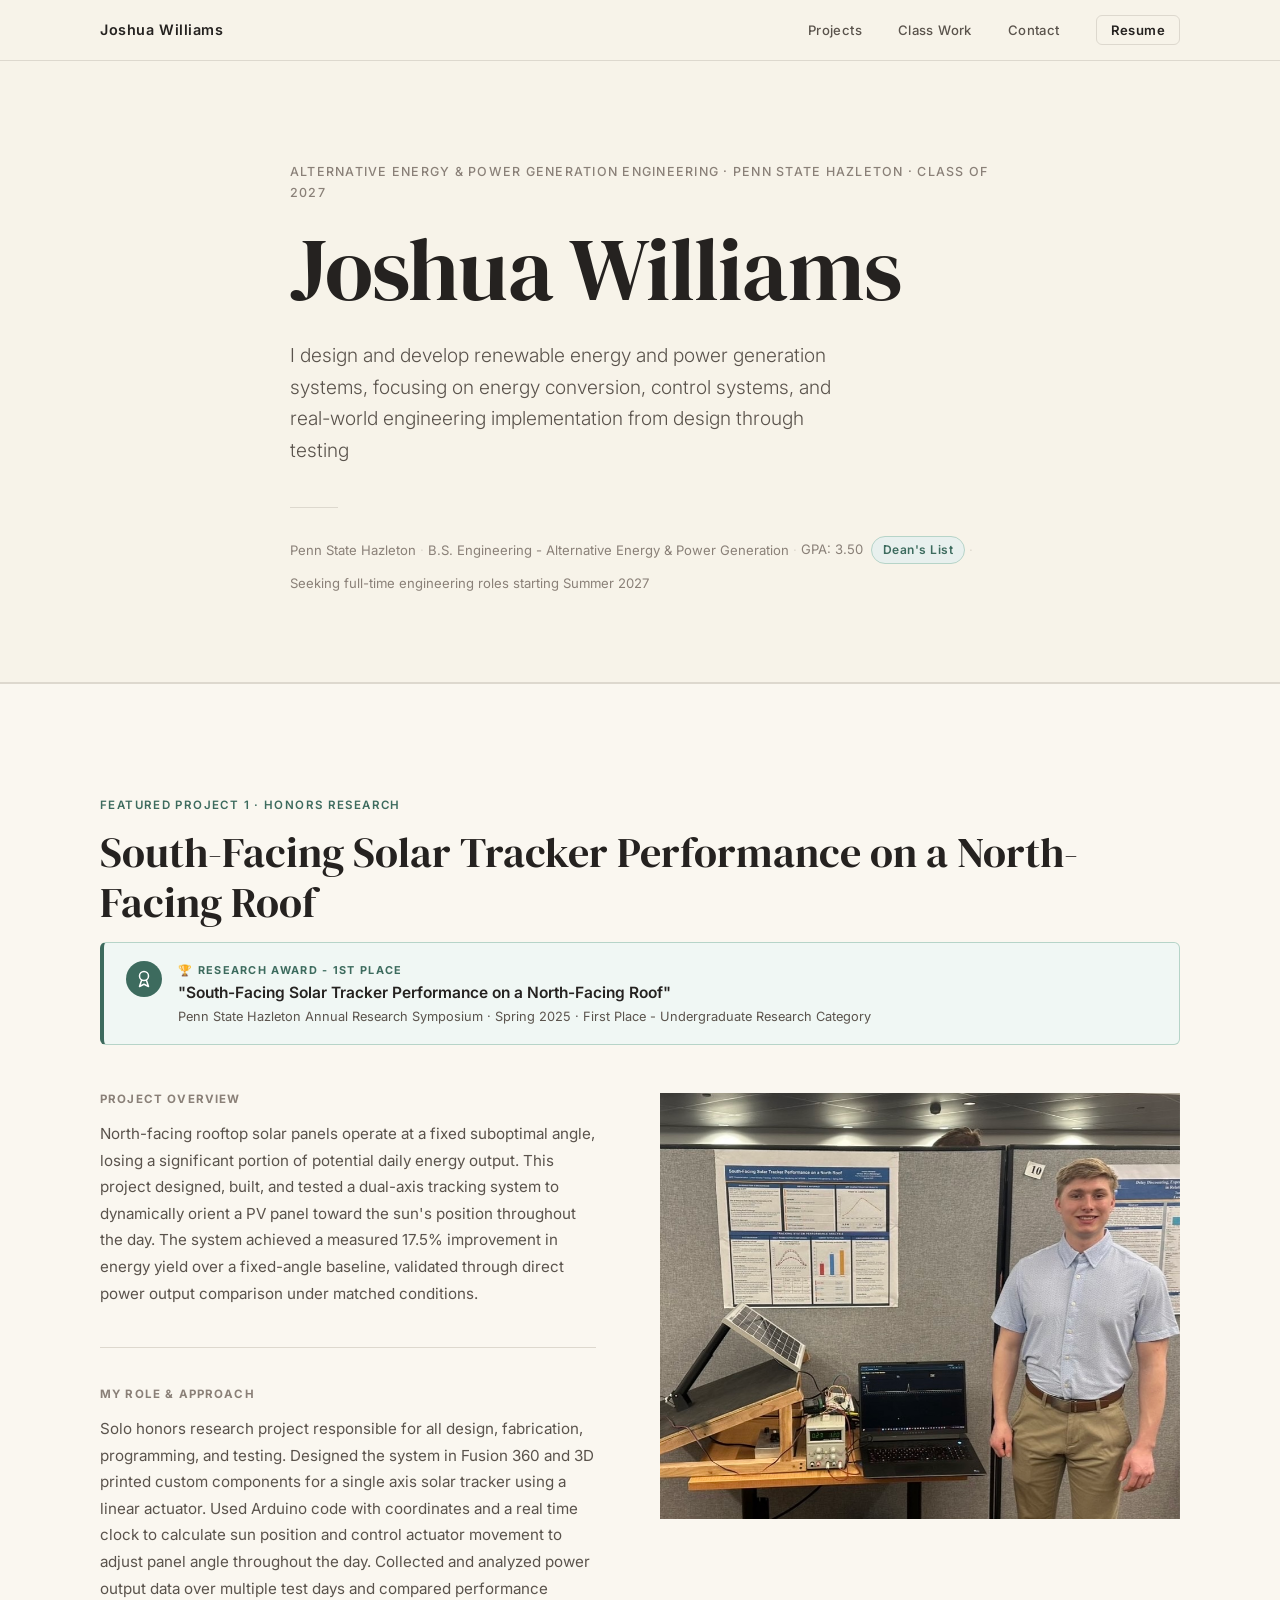
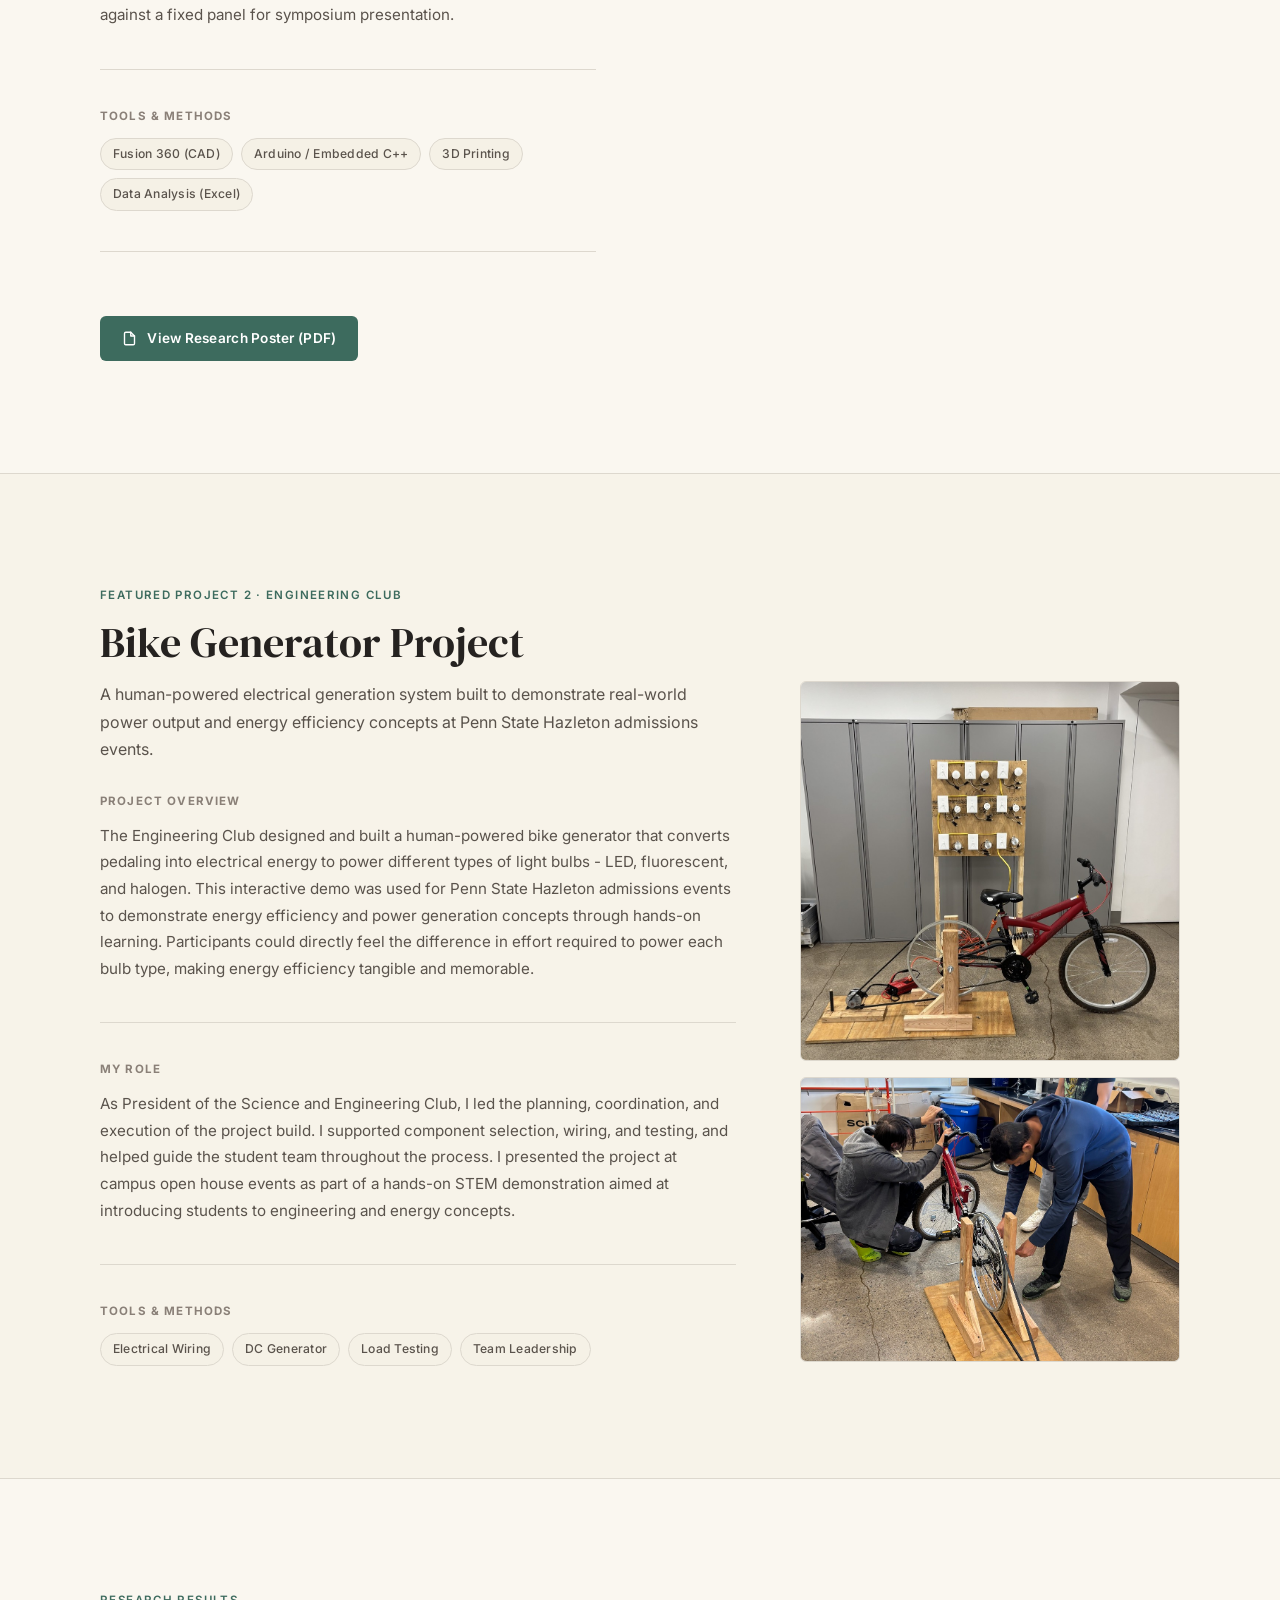
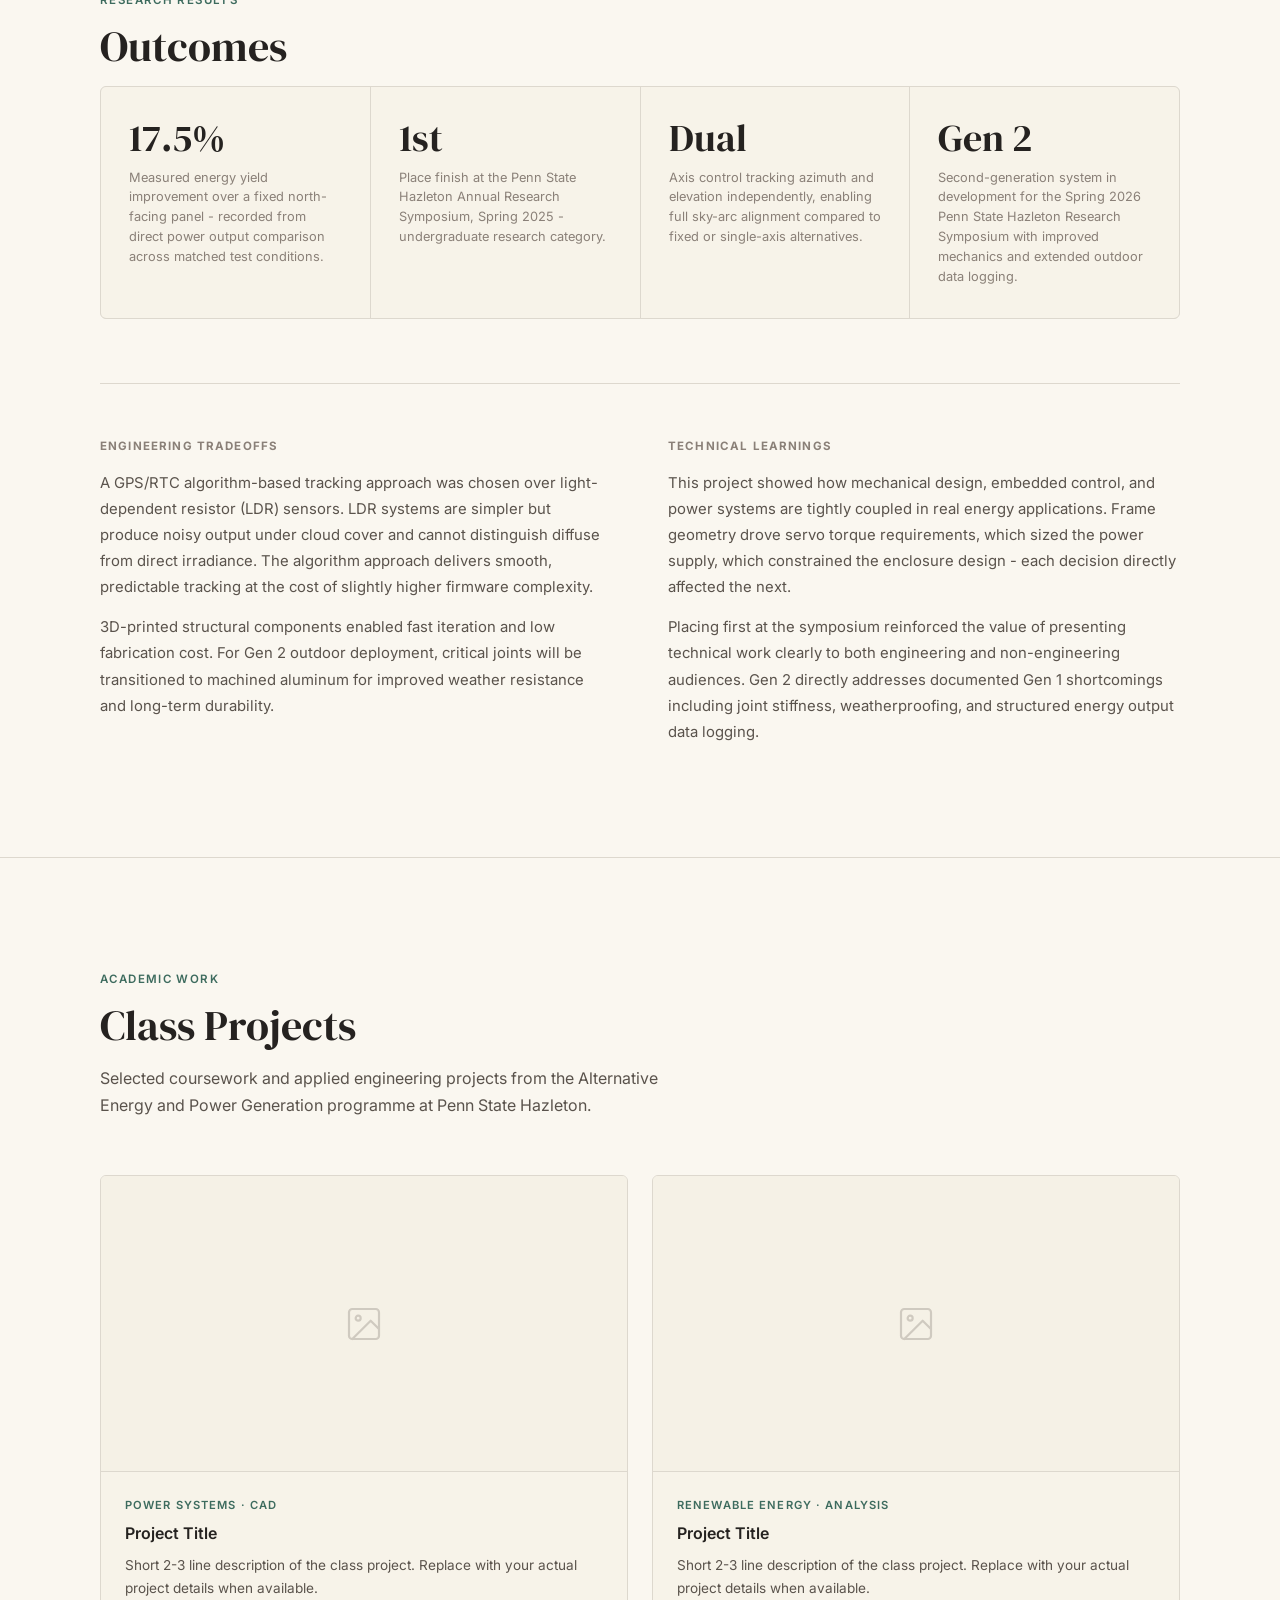
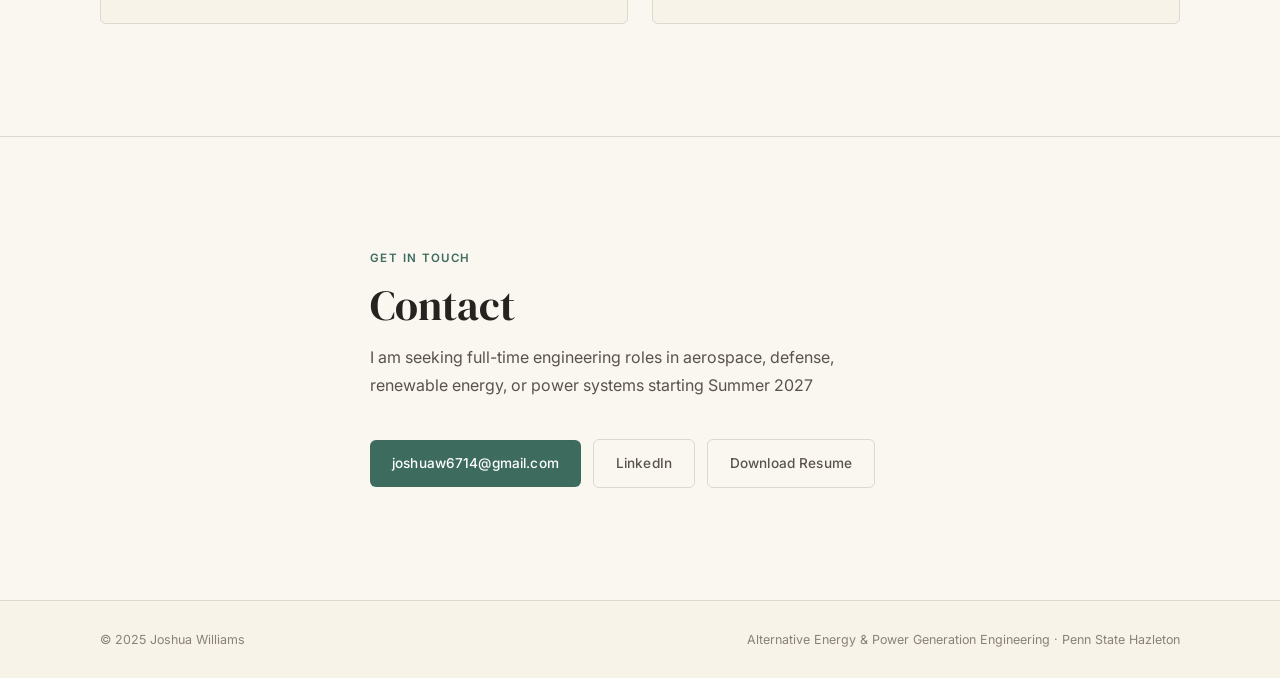
==== index.html @ 3c234ebe "Update index.html" ====
<!DOCTYPE html>
<html lang="en">
<head>
  <meta charset="UTF-8" />
  <meta name="viewport" content="width=device-width, initial-scale=1.0" />
  <title>Joshua Williams - Alternative Energy & Power Generation Portfolio</title>
  <link rel="stylesheet" href="style.css" />
  <link rel="preconnect" href="https://fonts.googleapis.com" />
  <link rel="preconnect" href="https://fonts.gstatic.com" crossorigin />
  <link href="https://fonts.googleapis.com/css2?family=Inter:wght@300;400;500;600;700&family=DM+Serif+Display:ital@0;1&display=swap" rel="stylesheet" />

  <style>
    .award-banner {
      display: flex;
      align-items: flex-start;
      gap: 16px;
      background: #f0f7f4;
      border: 1px solid #b6d4c8;
      border-left: 4px solid #3d6b5e;
      border-radius: 6px;
      padding: 18px 22px;
      margin-bottom: 48px;
    }
    .award-icon {
      flex-shrink: 0;
      width: 36px;
      height: 36px;
      background: #3d6b5e;
      border-radius: 50%;
      display: flex;
      align-items: center;
      justify-content: center;
    }
    .award-icon svg { display: block; }
    .award-label {
      font-size: 0.68rem;
      font-weight: 700;
      letter-spacing: 0.12em;
      text-transform: uppercase;
      color: #3d6b5e;
      margin-bottom: 4px;
    }
    .award-title {
      font-size: 0.97rem;
      font-weight: 600;
      color: #252220;
      margin-bottom: 3px;
      line-height: 1.35;
    }
    .award-meta {
      font-size: 0.8rem;
      color: #5a534c;
      line-height: 1.5;
    }
    .hero-gpa {
      display: inline-block;
      font-size: 0.75rem;
      font-weight: 600;
      color: #3d6b5e;
      background: #e8f0ee;
      border: 1px solid #b6d4c8;
      border-radius: 100px;
      padding: 3px 11px;
      letter-spacing: 0.04em;
      margin-left: 4px;
      vertical-align: middle;
    }
    .poster-btn {
      display: inline-block;
      margin-top: 24px;
      padding: 11px 22px;
      background: #3d6b5e;
      color: #fff;
      font-size: 0.85rem;
      font-weight: 600;
      border-radius: 6px;
      letter-spacing: 0.02em;
      transition: opacity 0.2s;
      text-decoration: none;
    }
    .poster-btn:hover { opacity: 0.82; }
    .poster-btn svg {
      display: inline-block;
      vertical-align: middle;
      margin-right: 7px;
      margin-top: -2px;
    }
    .project2-section {
      border-top: 1px solid #ddd8ce;
      padding-block: 112px;
    }
    .project2-grid {
      display: grid;
      grid-template-columns: 1fr 380px;
      gap: 64px;
      align-items: start;
    }
    @media (max-width: 940px) {
      .project2-grid { grid-template-columns: 1fr; gap: 40px; }
    }
    .class-projects-section {
      border-top: 1px solid #ddd8ce;
      padding-block: 112px;
      background: #faf7f0;
    }
    .class-card-grid {
      display: grid;
      grid-template-columns: repeat(2, 1fr);
      gap: 24px;
    }
    @media (max-width: 640px) {
      .class-card-grid { grid-template-columns: 1fr; }
    }
    .class-card {
      border: 1px solid #ddd8ce;
      border-radius: 6px;
      overflow: hidden;
      background: #f7f3e9;
      transition: box-shadow 0.2s, transform 0.2s;
    }
    .class-card:hover {
      box-shadow: 0 4px 20px rgba(0,0,0,0.07);
      transform: translateY(-2px);
    }
    .class-card-img {
      width: 100%;
      aspect-ratio: 16/9;
      background: #f5f1e6;
      border-bottom: 1px solid #ddd8ce;
      display: flex;
      align-items: center;
      justify-content: center;
    }
    .class-card-img svg { opacity: 0.35; }
    .class-card-body { padding: 24px; }
    .class-card-tag {
      font-size: 0.7rem;
      font-weight: 600;
      letter-spacing: 0.1em;
      text-transform: uppercase;
      color: #3d6b5e;
      margin-bottom: 8px;
    }
    .class-card-body h3 {
      font-size: 1rem;
      font-weight: 600;
      color: #252220;
      margin-bottom: 10px;
      line-height: 1.3;
    }
    .class-card-body p {
      font-size: 0.85rem;
      color: #5a534c;
      line-height: 1.65;
    }

    /* Bike project images */
    .bike-images {
      display: flex;
      flex-direction: column;
      gap: 16px;
      align-self: start;
      position: sticky;
      top: 80px;
    }
    .bike-img-square {
      width: 100%;
      aspect-ratio: 1/1;
      overflow: hidden;
      border-radius: 6px;
      border: 1px solid #ddd8ce;
    }
    .bike-img-rect {
      width: 100%;
      aspect-ratio: 4/3;
      overflow: hidden;
      border-radius: 6px;
      border: 1px solid #ddd8ce;
    }
    .bike-img-square img,
    .bike-img-rect img {
      width: 100%;
      height: 100%;
      object-fit: cover;
      display: block;
    }
  </style>
</head>
<body>

  <!-- NAV -->
  <nav class="nav">
    <div class="nav-inner container">
      <span class="nav-logo">Joshua Williams</span>
      <ul class="nav-links">
        <li><a href="#featured">Projects</a></li>
        <li><a href="#class-projects">Class Work</a></li>
        <li><a href="#contact">Contact</a></li>
        <li><a href="Joshua_Williams_Resume.pdf" class="nav-resume" target="_blank" download>Resume</a></li>
      </ul>
      <button class="nav-toggle" aria-label="Toggle menu">&#9776;</button>
    </div>
  </nav>

  <!-- HERO -->
  <section class="hero">
    <div class="container hero-inner">
      <div class="hero-eyebrow">
        Alternative Energy &amp; Power Generation Engineering · Penn State Hazleton · Class of 2027
      </div>
      <h1 class="hero-name">Joshua Williams</h1>
      <p class="hero-tagline">
        I design and develop renewable energy and power generation systems, focusing on energy conversion, control systems, and real-world engineering implementation from design through testing
      </p>
      <div class="hero-divider"></div>
      <div class="hero-meta">
        <span>Penn State Hazleton</span>
        <span class="dot">·</span>
        <span>B.S. Engineering - Alternative Energy &amp; Power Generation</span>
        <span class="dot">·</span>
        <span>GPA: 3.50 <span class="hero-gpa">Dean's List</span></span>
        <span class="dot">·</span>
        <span>Seeking full-time engineering roles starting Summer 2027</span>
      </div>
    </div>
  </section>

  <!-- FEATURED PROJECT 1 -->
  <section class="section featured" id="featured">
    <div class="container">

      <div class="section-label">Featured Project 1 · Honors Research</div>
      <h2 class="section-title">South-Facing Solar Tracker Performance on a North-Facing Roof</h2>

      <!-- AWARD BANNER -->
      <div class="award-banner">
        <div class="award-icon">
          <svg width="18" height="18" viewBox="0 0 24 24" fill="none"
            stroke="#ffffff" stroke-width="2" stroke-linecap="round" stroke-linejoin="round">
            <circle cx="12" cy="8" r="6"/>
            <path d="M8.56 14.32L6 22l6-3 6 3-2.56-7.68"/>
          </svg>
        </div>
        <div class="award-content">
          <div class="award-label">🏆 Research Award - 1st Place</div>
          <div class="award-title">"South-Facing Solar Tracker Performance on a North-Facing Roof"</div>
          <div class="award-meta">
            Penn State Hazleton Annual Research Symposium · Spring 2025 · First Place - Undergraduate Research Category
          </div>
        </div>
      </div>

      <div class="featured-grid">

        <!-- LEFT -->
        <div class="featured-text">
          <div class="case-block">
            <h3 class="case-heading">Project Overview</h3>
            <p>
              North-facing rooftop solar panels operate at a fixed suboptimal angle, losing
              a significant portion of potential daily energy output. This project designed,
              built, and tested a dual-axis tracking system to dynamically orient a PV panel
              toward the sun's position throughout the day. The system achieved a measured
              17.5% improvement in energy yield over a fixed-angle baseline, validated
              through direct power output comparison under matched conditions.
            </p>
          </div>

          <div class="case-block">
            <h3 class="case-heading">My Role &amp; Approach</h3>
            <p>
              Solo honors research project responsible for all design, fabrication, programming, and testing.
              Designed the system in Fusion 360 and 3D printed custom components for a single axis solar tracker using a linear actuator.
              Used Arduino code with coordinates and a real time clock to calculate sun position and control actuator movement to adjust panel angle throughout the day.
              Collected and analyzed power output data over multiple test days and compared performance against a fixed panel for symposium presentation.
            </p>
          </div>

          <div class="case-block">
            <h3 class="case-heading">Tools &amp; Methods</h3>
            <div class="tool-chips">
              <span class="chip">Fusion 360 (CAD)</span>
              <span class="chip">Arduino / Embedded C++</span>
              <span class="chip">3D Printing</span>
              <span class="chip">Data Analysis (Excel)</span>
            </div>
          </div>

          <a href="assets/Solar_Poster_2026.pdf" target="_blank" class="poster-btn">
            <svg width="15" height="15" viewBox="0 0 24 24" fill="none"
              stroke="#fff" stroke-width="2.2" stroke-linecap="round" stroke-linejoin="round">
              <path d="M14 2H6a2 2 0 0 0-2 2v16a2 2 0 0 0 2 2h12a2 2 0 0 0 2-2V8z"/>
              <polyline points="14 2 14 8 20 8"/>
            </svg>
            View Research Poster (PDF)
          </a>
        </div>

        <!-- RIGHT: Image sticky -->
        <div class="featured-visuals" 
          <div class="img-container">
            <img src="images/Winning_research.jpg" alt="Presenting winning research project at Penn State Hazleton Research Symposium">
          </div>
        </div>

      </div>
    </div>
  </section>

  <!-- FEATURED PROJECT 2 -->
  <section class="project2-section" id="project2">
    <div class="container">

      <div class="section-label">Featured Project 2 · Engineering Club</div>
      <h2 class="section-title">Bike Generator Project</h2>
     <div class="project2-grid">
  <!-- LEFT -->
  <div class="featured-text">
    <p style="font-size: 1rem; color: #5a534c; line-height: 1.7; margin-bottom: 32px;">
      A human-powered electrical generation system built to demonstrate real-world
      power output and energy efficiency concepts at Penn State Hazleton admissions events.
    </p>
    <div class="case-block">
            <h3 class="case-heading">Project Overview</h3>
            <p>
              The Engineering Club designed and built a human-powered bike generator that
              converts pedaling into electrical energy to power different types of light bulbs
              - LED, fluorescent, and halogen. This interactive demo was used for Penn State
              Hazleton admissions events to demonstrate energy efficiency and power generation
              concepts through hands-on learning. Participants could directly feel the
              difference in effort required to power each bulb type, making energy efficiency
              tangible and memorable.
            </p>
          </div>

          <div class="case-block">
            <h3 class="case-heading">My Role</h3>
            <p>
              As President of the Science and Engineering Club, I led the planning, coordination, and execution of the project build.
              I supported component selection, wiring, and testing, and helped guide the student team throughout the process.
              I presented the project at campus open house events as part of a hands-on STEM demonstration aimed at introducing students to engineering and energy concepts.
            </p>
          </div>

          <div class="case-block">
            <h3 class="case-heading">Tools &amp; Methods</h3>
            <div class="tool-chips">
              <span class="chip">Electrical Wiring</span>
              <span class="chip">DC Generator</span>
              <span class="chip">Load Testing</span>
              <span class="chip">Team Leadership</span>
            </div>
          </div>
        </div>

        <!-- RIGHT: Bike Images -->
        <div class="bike-images">
          <div class="bike-img-square">
            <img src="images/Bike_Only.jpeg" alt="Bike generator build">
          </div>
          <div class="bike-img-rect">
            <img src="images/Bike_Group.jpeg" alt="Group presenting bike generator at open house">
          </div>
        </div>

      </div>
    </div>
  </section>

  <!-- RESULTS -->
  <section class="section results" id="results">
    <div class="container">
      <div class="section-label">Research Results</div>
      <h2 class="section-title">Outcomes</h2>

      <div class="results-stats">
        <div class="stat-block">
          <div class="stat-num">17.5%</div>
          <div class="stat-desc">Measured energy yield improvement over a fixed north-facing panel - recorded from direct power output comparison across matched test conditions.</div>
        </div>
        <div class="stat-block">
          <div class="stat-num">1st</div>
          <div class="stat-desc">Place finish at the Penn State Hazleton Annual Research Symposium, Spring 2025 - undergraduate research category.</div>
        </div>
        <div class="stat-block">
          <div class="stat-num">Dual</div>
          <div class="stat-desc">Axis control tracking azimuth and elevation independently, enabling full sky-arc alignment compared to fixed or single-axis alternatives.</div>
        </div>
        <div class="stat-block">
          <div class="stat-num">Gen 2</div>
          <div class="stat-desc">Second-generation system in development for the Spring 2026 Penn State Hazleton Research Symposium with improved mechanics and extended outdoor data logging.</div>
        </div>
      </div>

      <div class="results-body">
        <div class="results-col">
          <h3>Engineering Tradeoffs</h3>
          <p>
            A GPS/RTC algorithm-based tracking approach was chosen over light-dependent
            resistor (LDR) sensors. LDR systems are simpler but produce noisy output
            under cloud cover and cannot distinguish diffuse from direct irradiance.
            The algorithm approach delivers smooth, predictable tracking at the cost
            of slightly higher firmware complexity.
          </p>
          <p>
            3D-printed structural components enabled fast iteration and low fabrication
            cost. For Gen 2 outdoor deployment, critical joints will be transitioned
            to machined aluminum for improved weather resistance and long-term durability.
          </p>
        </div>
        <div class="results-col">
          <h3>Technical Learnings</h3>
          <p>
            This project showed how mechanical design, embedded control, and power
            systems are tightly coupled in real energy applications. Frame geometry
            drove servo torque requirements, which sized the power supply, which
            constrained the enclosure design - each decision directly affected the next.
          </p>
          <p>
            Placing first at the symposium reinforced the value of presenting technical
            work clearly to both engineering and non-engineering audiences. Gen 2
            directly addresses documented Gen 1 shortcomings including joint stiffness,
            weatherproofing, and structured energy output data logging.
          </p>
        </div>
      </div>
    </div>
  </section>

  <!-- CLASS PROJECTS -->
  <section class="class-projects-section" id="class-projects">
    <div class="container">
      <div class="section-label">Academic Work</div>
      <h2 class="section-title">Class Projects</h2>
      <p class="section-subtitle">
        Selected coursework and applied engineering projects from the Alternative
        Energy and Power Generation programme at Penn State Hazleton.
      </p>

      <div class="class-card-grid">
        <div class="class-card">
          <div class="class-card-img">
            <svg width="40" height="40" viewBox="0 0 24 24" fill="none"
              stroke="#8a8078" stroke-width="1.3" stroke-linecap="round" stroke-linejoin="round">
              <rect x="3" y="3" width="18" height="18" rx="2"/>
              <circle cx="8.5" cy="8.5" r="1.5"/>
              <polyline points="21 15 16 10 5 21"/>
            </svg>
          </div>
          <div class="class-card-body">
            <div class="class-card-tag">Power Systems · CAD</div>
            <h3>Project Title</h3>
            <p>Short 2-3 line description of the class project. Replace with your actual project details when available.</p>
          </div>
        </div>

        <div class="class-card">
          <div class="class-card-img">
            <svg width="40" height="40" viewBox="0 0 24 24" fill="none"
              stroke="#8a8078" stroke-width="1.3" stroke-linecap="round" stroke-linejoin="round">
              <rect x="3" y="3" width="18" height="18" rx="2"/>
              <circle cx="8.5" cy="8.5" r="1.5"/>
              <polyline points="21 15 16 10 5 21"/>
            </svg>
          </div>
          <div class="class-card-body">
            <div class="class-card-tag">Renewable Energy · Analysis</div>
            <h3>Project Title</h3>
            <p>Short 2-3 line description of the class project. Replace with your actual project details when available.</p>
          </div>
        </div>
      </div>
    </div>
  </section>

  <!-- CONTACT -->
  <section class="section contact" id="contact">
    <div class="container contact-inner">
      <div class="section-label">Get in Touch</div>
      <h2 class="section-title">Contact</h2>
      <p class="contact-text">
        I am seeking full-time engineering roles in aerospace, defense, renewable energy, or power systems starting Summer 2027
      </p>
      <div class="contact-links">
        <a href="mailto:joshuaw6714@gmail.com" class="contact-btn primary">joshuaw6714@gmail.com</a>
        <a href="https://www.linkedin.com/in/joshua-wlliams-288418291/" target="_blank" class="contact-btn secondary">LinkedIn</a>
        <a href="Joshua_Williams_Resume.pdf" target="_blank" download class="contact-btn secondary">Download Resume</a>
      </div>
    </div>
  </section>

  <!-- FOOTER -->
  <footer class="footer">
    <div class="container footer-inner">
      <span>© 2025 Joshua Williams</span>
      <span>Alternative Energy &amp; Power Generation Engineering · Penn State Hazleton</span>
    </div>
  </footer>

  <script>
    const toggle = document.querySelector('.nav-toggle');
    const links  = document.querySelector('.nav-links');
    toggle.addEventListener('click', () => links.classList.toggle('open'));
    document.querySelectorAll('.nav-links a').forEach(a =>
      a.addEventListener('click', () => links.classList.remove('open'))
    );
  </script>
</body>
</html>
---- style.css ----
/* ─── RESET & BASE ─────────────────────────────────────────────────────────── */
*, *::before, *::after {
  box-sizing: border-box;
  margin: 0;
  padding: 0;
}

:root {
  --bg:        #f7f3e9;
  --bg-alt:    #faf7f0;
  --bg-card:   #f5f1e6;
  --text:      #252220;
  --text-mid:  #5a534c;
  --text-soft: #8a8078;
  --accent:    #3d6b5e;
  --accent-lt: #e8f0ee;
  --border:    #ddd8ce;
  --sans:      'Inter', system-ui, sans-serif;
  --serif:     'DM Serif Display', Georgia, serif;
  --radius:    6px;
  --max-w:     1160px;
  --section-gap: 112px;
}

html { scroll-behavior: smooth; }

body {
  background: var(--bg);
  color: var(--text);
  font-family: var(--sans);
  font-size: 16px;
  line-height: 1.7;
  -webkit-font-smoothing: antialiased;
}

/* ─── CONTAINER ─────────────────────────────────────────────────────────────── */
.container {
  max-width: var(--max-w);
  margin-inline: auto;
  padding-inline: 40px;
}

@media (max-width: 640px) {
  .container { padding-inline: 20px; }
}

/* ─── TYPOGRAPHY ────────────────────────────────────────────────────────────── */
h1, h2, h3 { line-height: 1.2; }

p { color: var(--text-mid); }

a { color: inherit; text-decoration: none; }

ul { list-style: none; }

/* ─── NAV ───────────────────────────────────────────────────────────────────── */
.nav {
  position: sticky;
  top: 0;
  z-index: 100;
  background: var(--bg);
  border-bottom: 1px solid var(--border);
}

.nav-inner {
  display: flex;
  align-items: center;
  justify-content: space-between;
  height: 60px;
}

.nav-logo {
  font-size: 0.9rem;
  font-weight: 600;
  letter-spacing: 0.04em;
  color: var(--text);
}

.nav-links {
  display: flex;
  gap: 36px;
  list-style: none;
  align-items: center;
}

.nav-links a {
  font-size: 0.82rem;
  font-weight: 500;
  color: var(--text-mid);
  letter-spacing: 0.03em;
  transition: color 0.2s;
}

.nav-links a:hover { color: var(--text); }

.nav-resume {
  border: 1px solid var(--border);
  padding: 6px 14px;
  border-radius: var(--radius);
  font-weight: 600 !important;
  color: var(--text) !important;
  transition: background 0.2s, border-color 0.2s !important;
}

.nav-resume:hover {
  background: var(--bg-card);
  border-color: var(--text-soft);
}

.nav-toggle {
  display: none;
  background: none;
  border: none;
  font-size: 1.3rem;
  cursor: pointer;
  color: var(--text);
}

@media (max-width: 720px) {
  .nav-toggle { display: block; }

  .nav-links {
    display: none;
    flex-direction: column;
    gap: 0;
    position: absolute;
    top: 60px;
    left: 0;
    right: 0;
    background: var(--bg);
    border-bottom: 1px solid var(--border);
    padding: 12px 20px 20px;
  }

  .nav-links.open { display: flex; }

  .nav-links li { width: 100%; }

  .nav-links a {
    display: block;
    padding: 10px 0;
    border-bottom: 1px solid var(--border);
    font-size: 0.9rem;
  }

  .nav-resume {
    border: none;
    padding: 10px 0;
    border-radius: 0;
    border-bottom: 1px solid var(--border) !important;
  }
}

/* ─── SECTION SHARED ────────────────────────────────────────────────────────── */
.section {
  padding-block: var(--section-gap);
}

.section-label {
  font-size: 0.72rem;
  font-weight: 600;
  letter-spacing: 0.12em;
  text-transform: uppercase;
  color: var(--accent);
  margin-bottom: 12px;
}

.section-title {
  font-family: var(--serif);
  font-size: clamp(1.8rem, 4vw, 2.6rem);
  color: var(--text);
  margin-bottom: 14px;
  font-weight: 400;
}

.section-subtitle {
  font-size: 1rem;
  color: var(--text-mid);
  max-width: 600px;
  margin-bottom: 56px;
  line-height: 1.7;
}

/* ─── HERO ──────────────────────────────────────────────────────────────────── */
.hero {
  padding-block: 100px 88px;
  border-bottom: 1px solid var(--border);
}

.hero-inner { max-width: 780px; }

.hero-eyebrow {
  font-size: 0.78rem;
  font-weight: 500;
  letter-spacing: 0.1em;
  text-transform: uppercase;
  color: var(--text-soft);
  margin-bottom: 20px;
}

.hero-name {
  font-family: var(--serif);
  font-size: clamp(3rem, 8vw, 5.5rem);
  font-weight: 400;
  color: var(--text);
  letter-spacing: -0.01em;
  margin-bottom: 24px;
  line-height: 1.05;
}

.hero-tagline {
  font-size: clamp(1rem, 2.2vw, 1.2rem);
  color: var(--text-mid);
  line-height: 1.65;
  max-width: 560px;
  margin-bottom: 40px;
  font-weight: 300;
}

.br-desk { display: inline; }

@media (max-width: 600px) {
  .br-desk { display: none; }
}

.hero-divider {
  width: 48px;
  height: 1px;
  background: var(--border);
  margin-bottom: 28px;
}

.hero-meta {
  display: flex;
  flex-wrap: wrap;
  gap: 8px 4px;
  font-size: 0.82rem;
  color: var(--text-soft);
  align-items: center;
}

.dot { color: var(--border); }

/* ─── FEATURED ──────────────────────────────────────────────────────────────── */
.featured {
  background: var(--bg-alt);
  border-top: 1px solid var(--border);
}

.featured-grid {
  display: grid;
  grid-template-columns: 1fr 520px;
  gap: 64px;
  align-items: start;
}

@media (max-width: 940px) {
  .featured-grid {
    grid-template-columns: 1fr;
    gap: 64px;
  }
}

/* Case blocks */
.case-block {
  margin-bottom: 40px;
  padding-bottom: 40px;
  border-bottom: 1px solid var(--border);
}

.case-block:last-child {
  border-bottom: none;
  margin-bottom: 0;
  padding-bottom: 0;
}

.case-heading {
  font-size: 0.72rem;
  font-weight: 700;
  letter-spacing: 0.1em;
  text-transform: uppercase;
  color: var(--text-soft);
  margin-bottom: 14px;
}

.case-block p {
  font-size: 0.95rem;
  line-height: 1.75;
  margin-bottom: 12px;
}

.case-block p:last-child { margin-bottom: 0; }

.case-list {
  margin-top: 10px;
  display: flex;
  flex-direction: column;
  gap: 8px;
}

.case-list li {
  font-size: 0.92rem;
  color: var(--text-mid);
  padding-left: 18px;
  position: relative;
  line-height: 1.6;
}

.case-list li::before {
  content: '-';
  position: absolute;
  left: 0;
  color: var(--accent);
  font-size: 0.8rem;
}

/* Tool chips */
.tool-chips {
  display: flex;
  flex-wrap: wrap;
  gap: 8px;
  margin-top: 8px;
}

.chip {
  background: var(--bg-card);
  border: 1px solid var(--border);
  color: var(--text-mid);
  font-size: 0.76rem;
  font-weight: 500;
  padding: 5px 12px;
  border-radius: 100px;
  letter-spacing: 0.02em;
}

/* Visual cards */
.featured-visuals {
  display: flex;
  flex-direction: column;
  gap: 20px;
  position: sticky;
  top: 80px;
}

@media (max-width: 940px) {
  .featured-visuals { position: static; }
}

.img-placeholder {
  background: var(--bg-card);
  border: 1px solid var(--border);
  border-radius: var(--radius);
  aspect-ratio: 4/3;
  display: flex;
  align-items: center;
  justify-content: center;
  margin-bottom: 10px;
}

.img-placeholder-inner {
  display: flex;
  flex-direction: column;
  align-items: center;
  gap: 10px;
  text-align: center;
  padding: 16px;
}

.img-label {
  font-size: 0.72rem;
  color: var(--text-soft);
  font-weight: 500;
  letter-spacing: 0.02em;
  max-width: 180px;
  line-height: 1.4;
}

.visual-caption {
  font-size: 0.72rem;
  color: var(--text-soft);
  line-height: 1.5;
  font-style: italic;
}

/* ─── SYSTEM BREAKDOWN ──────────────────────────────────────────────────────── */
.breakdown {
  border-top: 1px solid var(--border);
}

.card-grid {
  display: grid;
  grid-template-columns: repeat(3, 1fr);
  gap: 20px;
}

@media (max-width: 900px) {
  .card-grid { grid-template-columns: repeat(2, 1fr); }
}

@media (max-width: 560px) {
  .card-grid { grid-template-columns: 1fr; }
}

.card {
  background: var(--bg-alt);
  border: 1px solid var(--border);
  border-radius: var(--radius);
  padding: 28px 24px 32px;
  transition: box-shadow 0.2s, transform 0.2s;
}

.card:hover {
  box-shadow: 0 4px 20px rgba(0,0,0,0.06);
  transform: translateY(-2px);
}

.card-num {
  font-size: 0.72rem;
  font-weight: 700;
  letter-spacing: 0.12em;
  color: var(--accent);
  margin-bottom: 12px;
}

.card-title {
  font-size: 1rem;
  font-weight: 600;
  color: var(--text);
  margin-bottom: 16px;
  line-height: 1.3;
}

.card ul {
  list-style: none;
  display: flex;
  flex-direction: column;
  gap: 9px;
}

.card ul li {
  font-size: 0.85rem;
  color: var(--text-mid);
  padding-left: 16px;
  position: relative;
  line-height: 1.55;
}

.card ul li::before {
  content: '·';
  position: absolute;
  left: 4px;
  color: var(--accent);
  font-size: 1.1rem;
  line-height: 1.35;
}

/* ─── RESULTS ───────────────────────────────────────────────────────────────── */
.results {
  background: var(--bg-alt);
  border-top: 1px solid var(--border);
}

.results-stats {
  display: grid;
  grid-template-columns: repeat(4, 1fr);
  gap: 1px;
  background: var(--border);
  border: 1px solid var(--border);
  border-radius: var(--radius);
  overflow: hidden;
  margin-bottom: 64px;
}

@media (max-width: 760px) {
  .results-stats { grid-template-columns: repeat(2, 1fr); }
}

@media (max-width: 440px) {
  .results-stats { grid-template-columns: 1fr; }
}

.stat-block {
  background: var(--bg);
  padding: 32px 28px;
}

.stat-num {
  font-family: var(--serif);
  font-size: 2.4rem;
  font-weight: 400;
  color: var(--text);
  margin-bottom: 10px;
  line-height: 1;
}

.stat-desc {
  font-size: 0.8rem;
  color: var(--text-soft);
  line-height: 1.55;
}

.results-body {
  display: grid;
  grid-template-columns: 1fr 1fr;
  gap: 56px;
  border-top: 1px solid var(--border);
  padding-top: 56px;
}

@media (max-width: 700px) {
  .results-body {
    grid-template-columns: 1fr;
    gap: 32px;
  }
}

.results-col h3 {
  font-size: 0.72rem;
  font-weight: 700;
  letter-spacing: 0.1em;
  text-transform: uppercase;
  color: var(--text-soft);
  margin-bottom: 16px;
}

.results-col p {
  font-size: 0.93rem;
  line-height: 1.75;
  margin-bottom: 14px;
}

.results-col p:last-child { margin-bottom: 0; }

/* ─── OTHER PROJECTS ────────────────────────────────────────────────────────── */
.other-projects { border-top: 1px solid var(--border); }

.projects-grid {
  display: grid;
  grid-template-columns: repeat(2, 1fr);
  gap: 24px;
}

@media (max-width: 640px) {
  .projects-grid { grid-template-columns: 1fr; }
}

.project-card {
  border: 1px solid var(--border);
  border-radius: var(--radius);
  overflow: hidden;
  background: var(--bg-alt);
  transition: box-shadow 0.2s, transform 0.2s;
}

.project-card:hover {
  box-shadow: 0 4px 20px rgba(0,0,0,0.07);
  transform: translateY(-2px);
}

.placeholder-card { opacity: 0.6; }

.project-img-placeholder {
  width: 100%;
  aspect-ratio: 16/9;
  background: var(--bg-card);
  border-bottom: 1px solid var(--border);
}

.project-info { padding: 24px; }

.project-tag {
  font-size: 0.7rem;
  font-weight: 600;
  letter-spacing: 0.1em;
  text-transform: uppercase;
  color: var(--accent);
  margin-bottom: 8px;
}

.project-info h3 {
  font-size: 1rem;
  font-weight: 600;
  color: var(--text);
  margin-bottom: 10px;
  line-height: 1.3;
}

.project-info p {
  font-size: 0.85rem;
  color: var(--text-mid);
  line-height: 1.65;
  margin-bottom: 16px;
}

.project-link {
  font-size: 0.8rem;
  font-weight: 600;
  color: var(--accent);
  letter-spacing: 0.02em;
  transition: opacity 0.2s;
}

.project-link:hover { opacity: 0.65; }

/* ─── CONTACT ───────────────────────────────────────────────────────────────── */
.contact {
  background: var(--bg-alt);
  border-top: 1px solid var(--border);
}

.contact-inner { max-width: 620px; }

.contact-text {
  font-size: 1rem;
  color: var(--text-mid);
  line-height: 1.7;
  margin-bottom: 40px;
  max-width: 520px;
}

.contact-links {
  display: flex;
  flex-wrap: wrap;
  gap: 12px;
  align-items: center;
}

.contact-btn {
  display: inline-block;
  font-size: 0.85rem;
  font-weight: 500;
  border-radius: var(--radius);
  padding: 12px 22px;
  transition: opacity 0.2s, background 0.2s;
  letter-spacing: 0.01em;
}

.contact-btn.primary {
  background: var(--accent);
  color: #fff;
}

.contact-btn.primary:hover { opacity: 0.85; }

.contact-btn.secondary {
  background: transparent;
  border: 1px solid var(--border);
  color: var(--text-mid);
}

.contact-btn.secondary:hover {
  background: var(--bg-card);
  border-color: var(--text-soft);
  color: var(--text);
}

/* ─── FOOTER ────────────────────────────────────────────────────────────────── */
.footer {
  border-top: 1px solid var(--border);
  padding-block: 28px;
}

.footer-inner {
  display: flex;
  justify-content: space-between;
  align-items: center;
  flex-wrap: wrap;
  gap: 8px;
  font-size: 0.78rem;
  color: var(--text-soft);
}
/* ─── IMAGE FIX FOR VISUAL CARDS ───────────────────────────────────────────── */
.img-container {
  width: 100%;
  height: 220px; /* controls image size */
  overflow: hidden;
  border-radius: var(--radius);
  border: 1px solid var(--border);
  background: var(--bg-card);
  margin-bottom: 10px;
}

.img-container img {
  width: 100%;
  height: 100%;
  object-fit: cover; /* keeps it clean and professional */
  display: block;
}
css.img-container {
  width: 100%;
  height: 520px;
  overflow: hidden;
  border-radius: var(--radius);
  border: 1px solid var(--border);
  background: var(--bg-card);
  margin-bottom: 10px;
}

.img-container img {
  width: 100%;
  height: 100%;
  object-fit: cover;
  display: block;
}
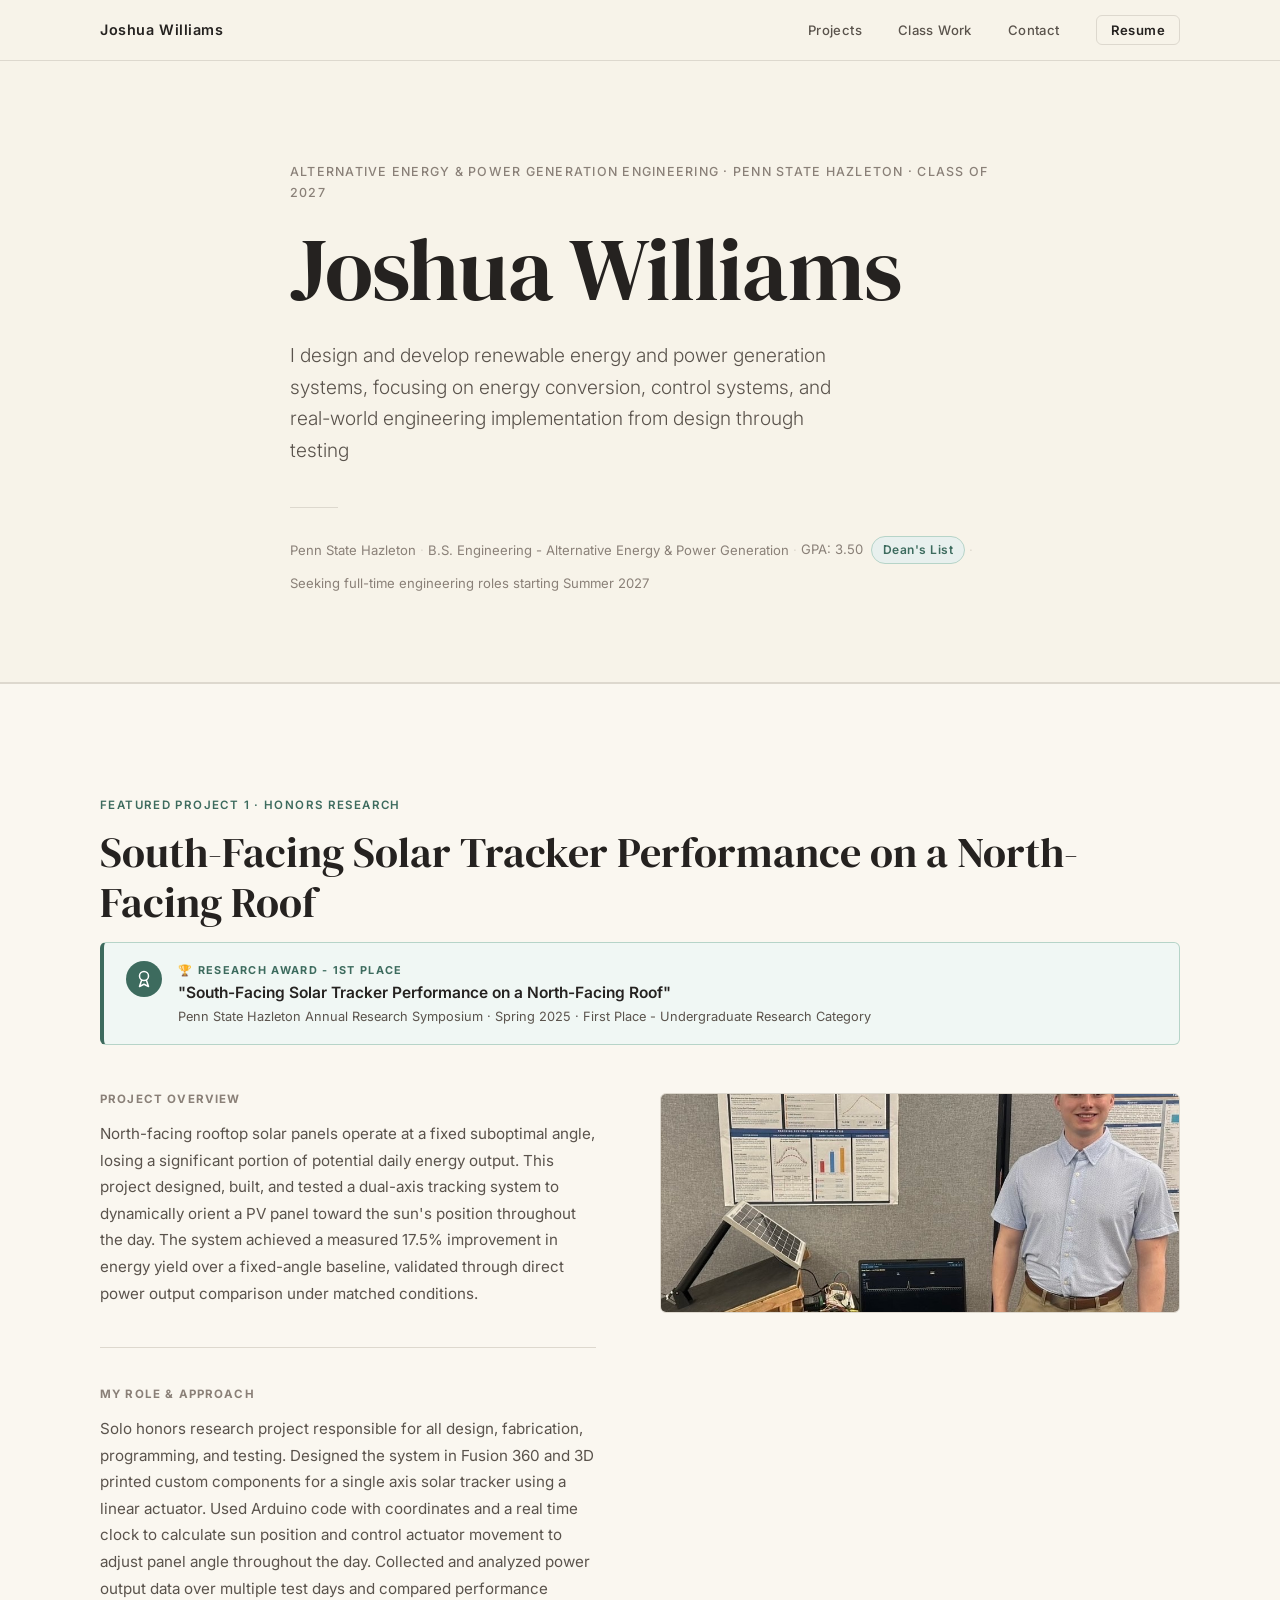
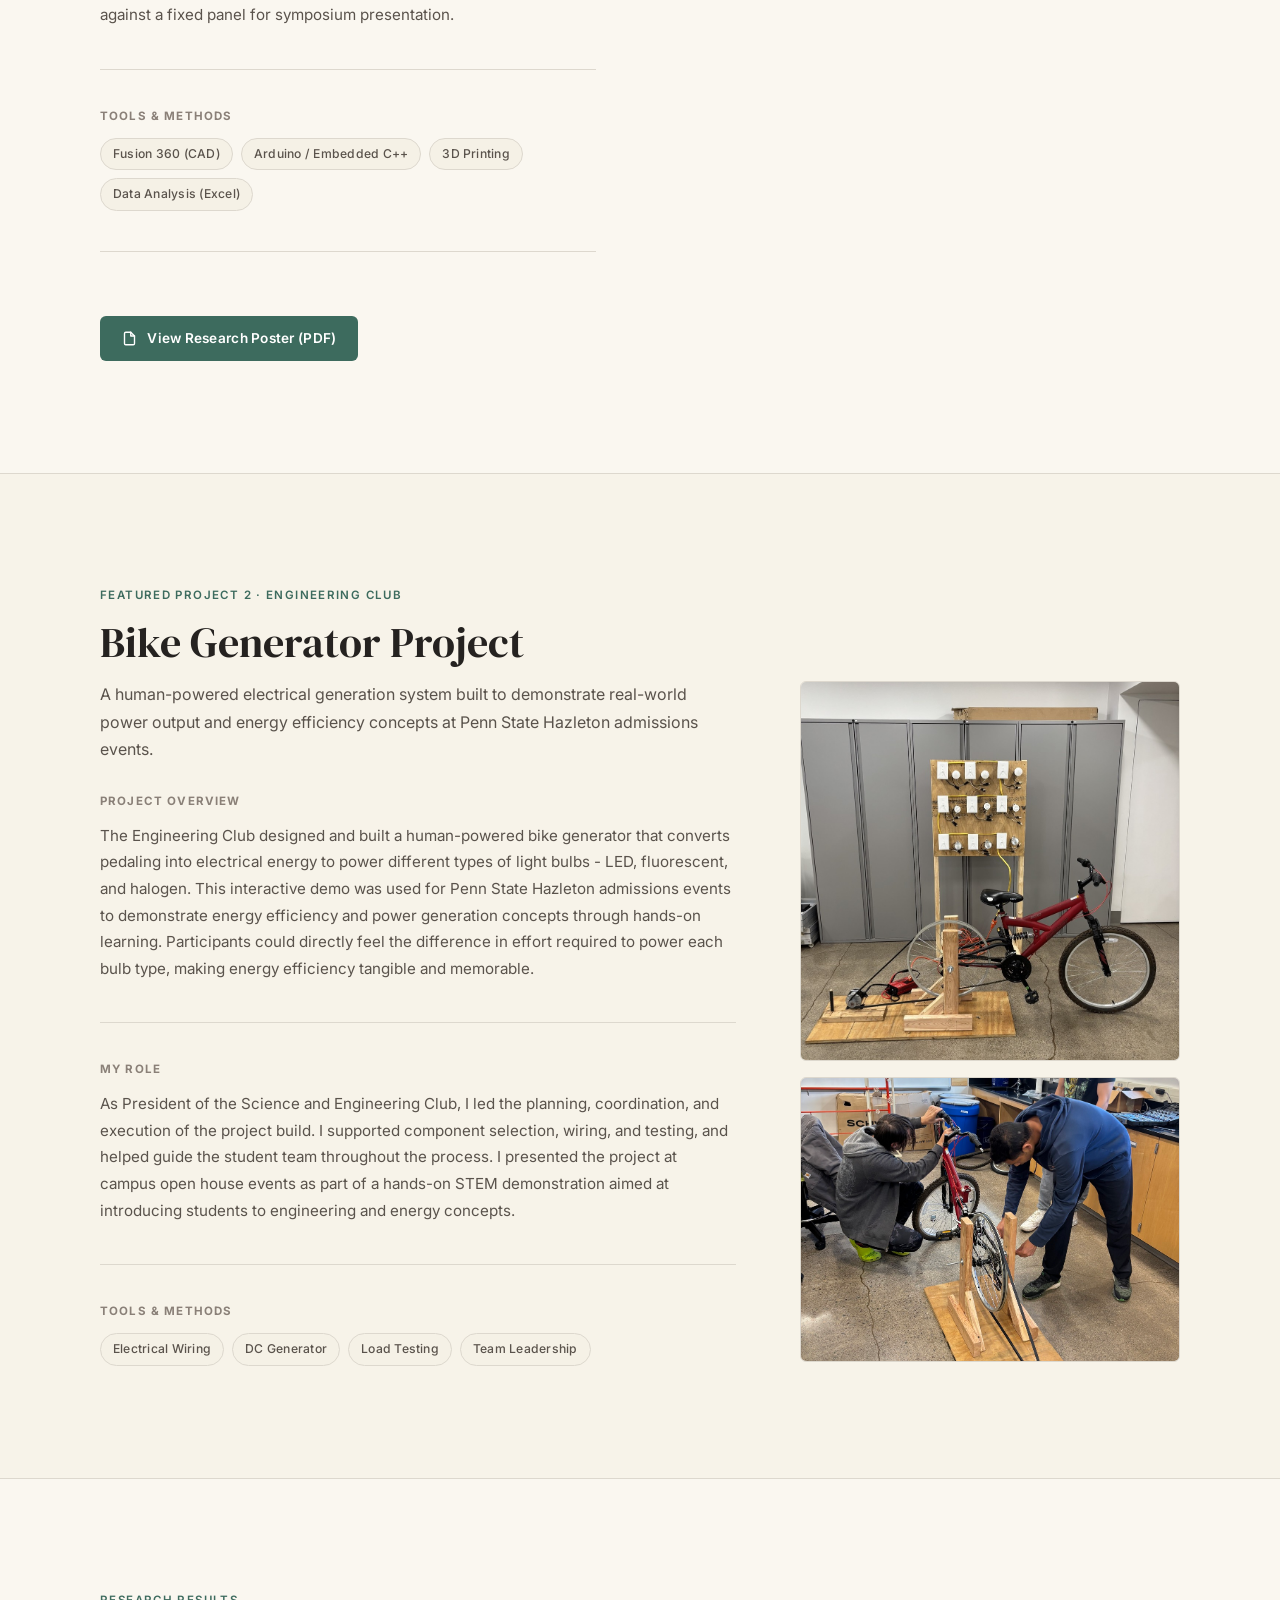
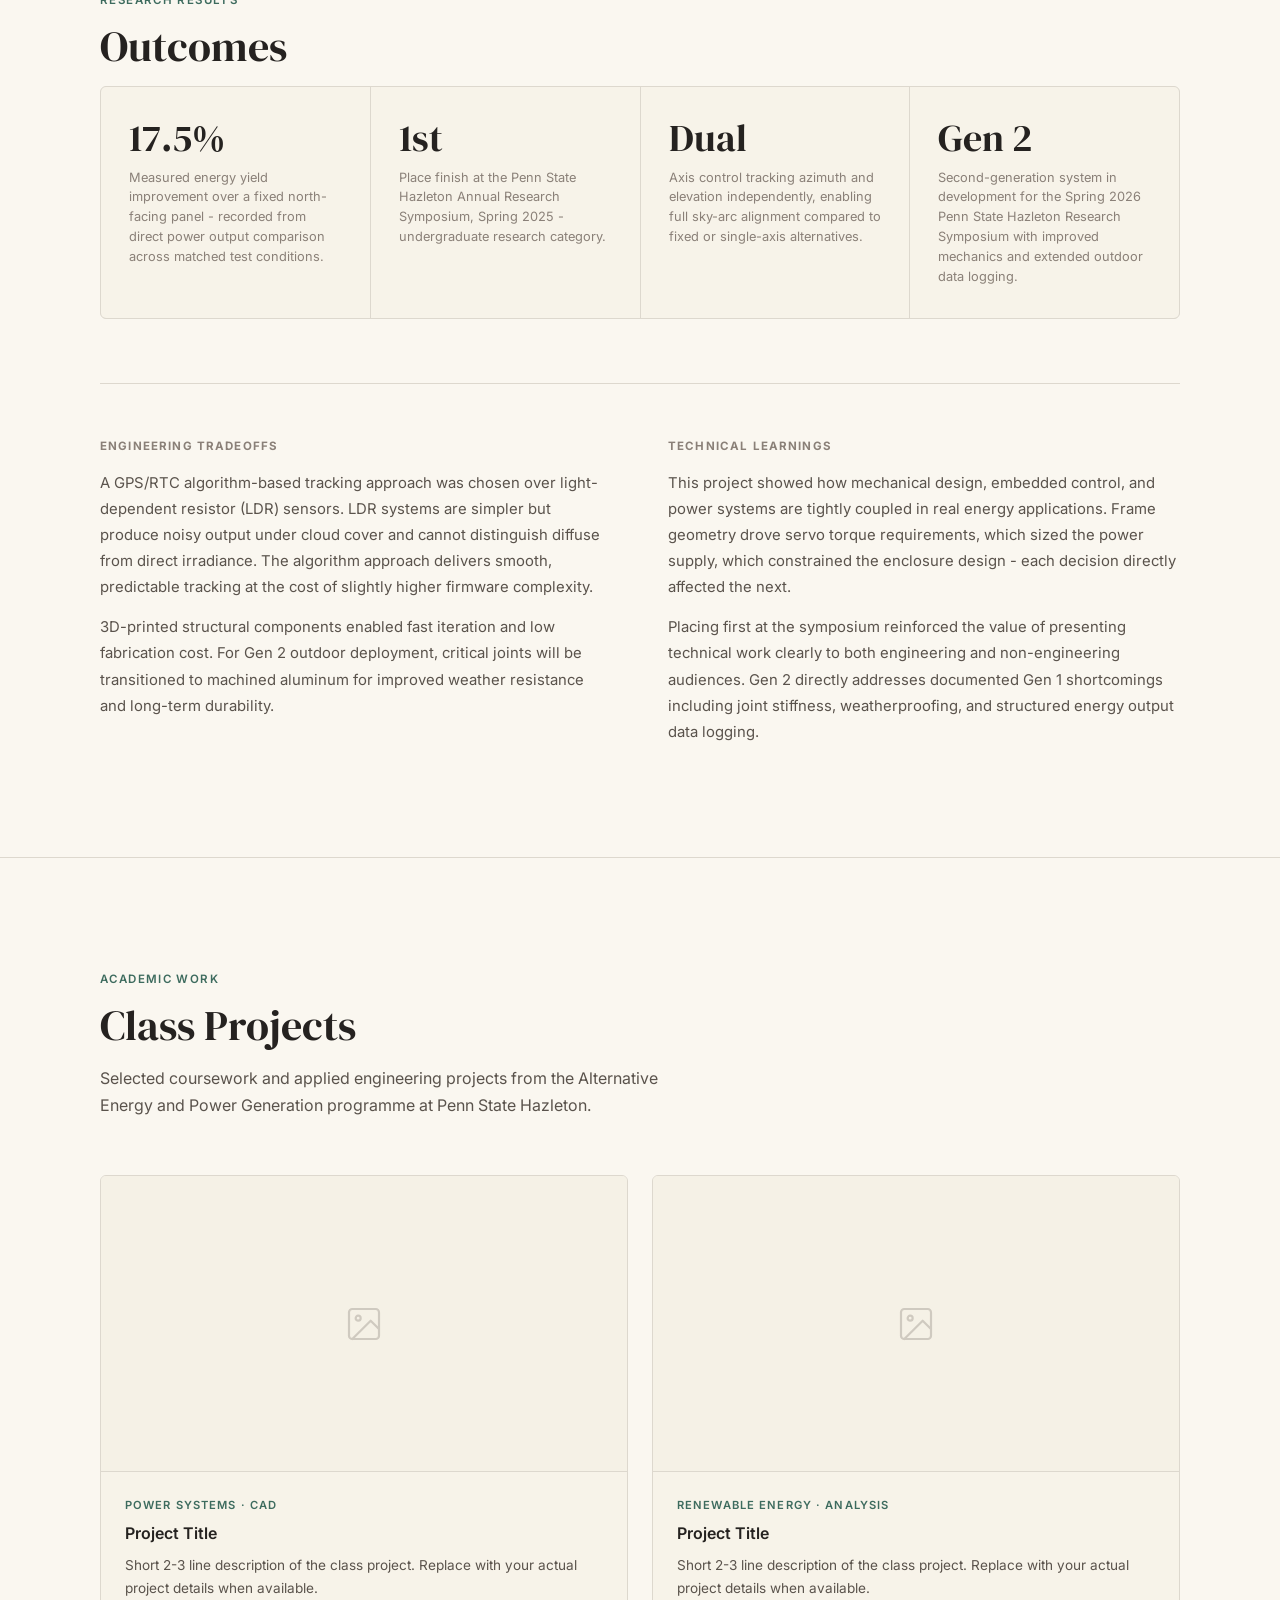
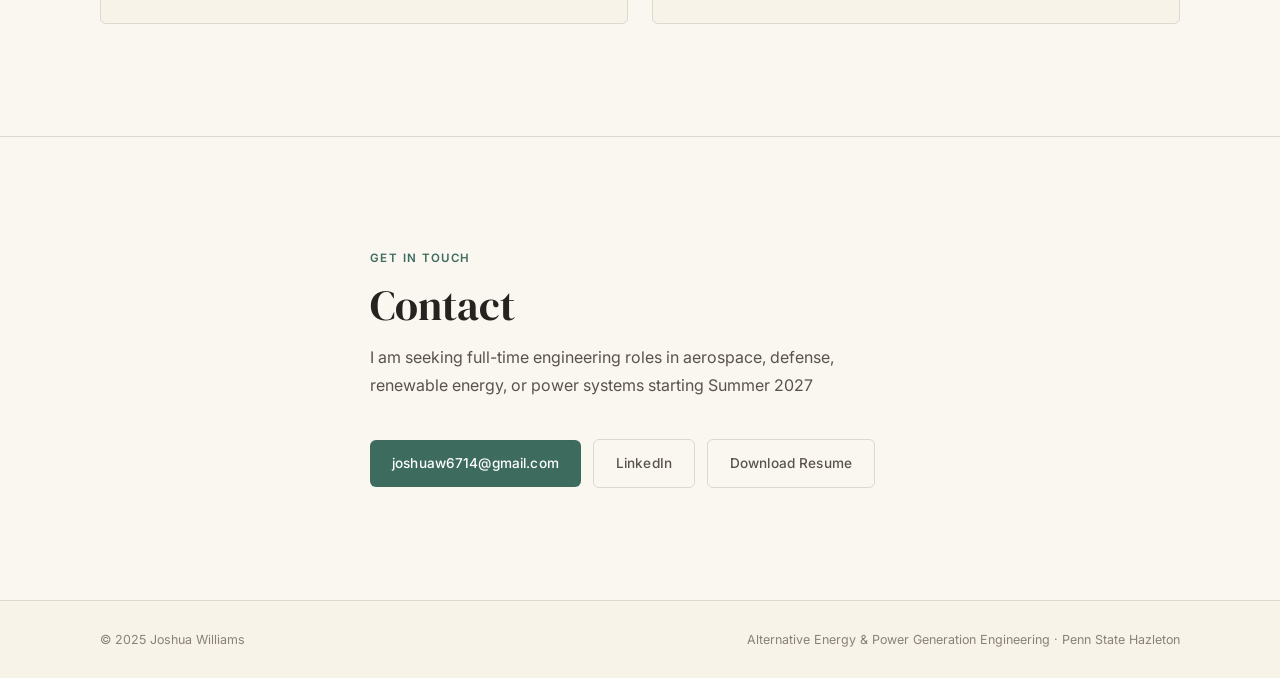
==== commit d23eb363: "Update index.html" ====
--- a/index.html
+++ b/index.html
@@ -297,7 +297,7 @@
         </div>
 
         <!-- RIGHT: Image sticky -->
-        <div class="featured-visuals" 
+        <div class="featured-visuals" >
           <div class="img-container">
             <img src="images/Winning_research.jpg" alt="Presenting winning research project at Penn State Hazleton Research Symposium">
           </div>
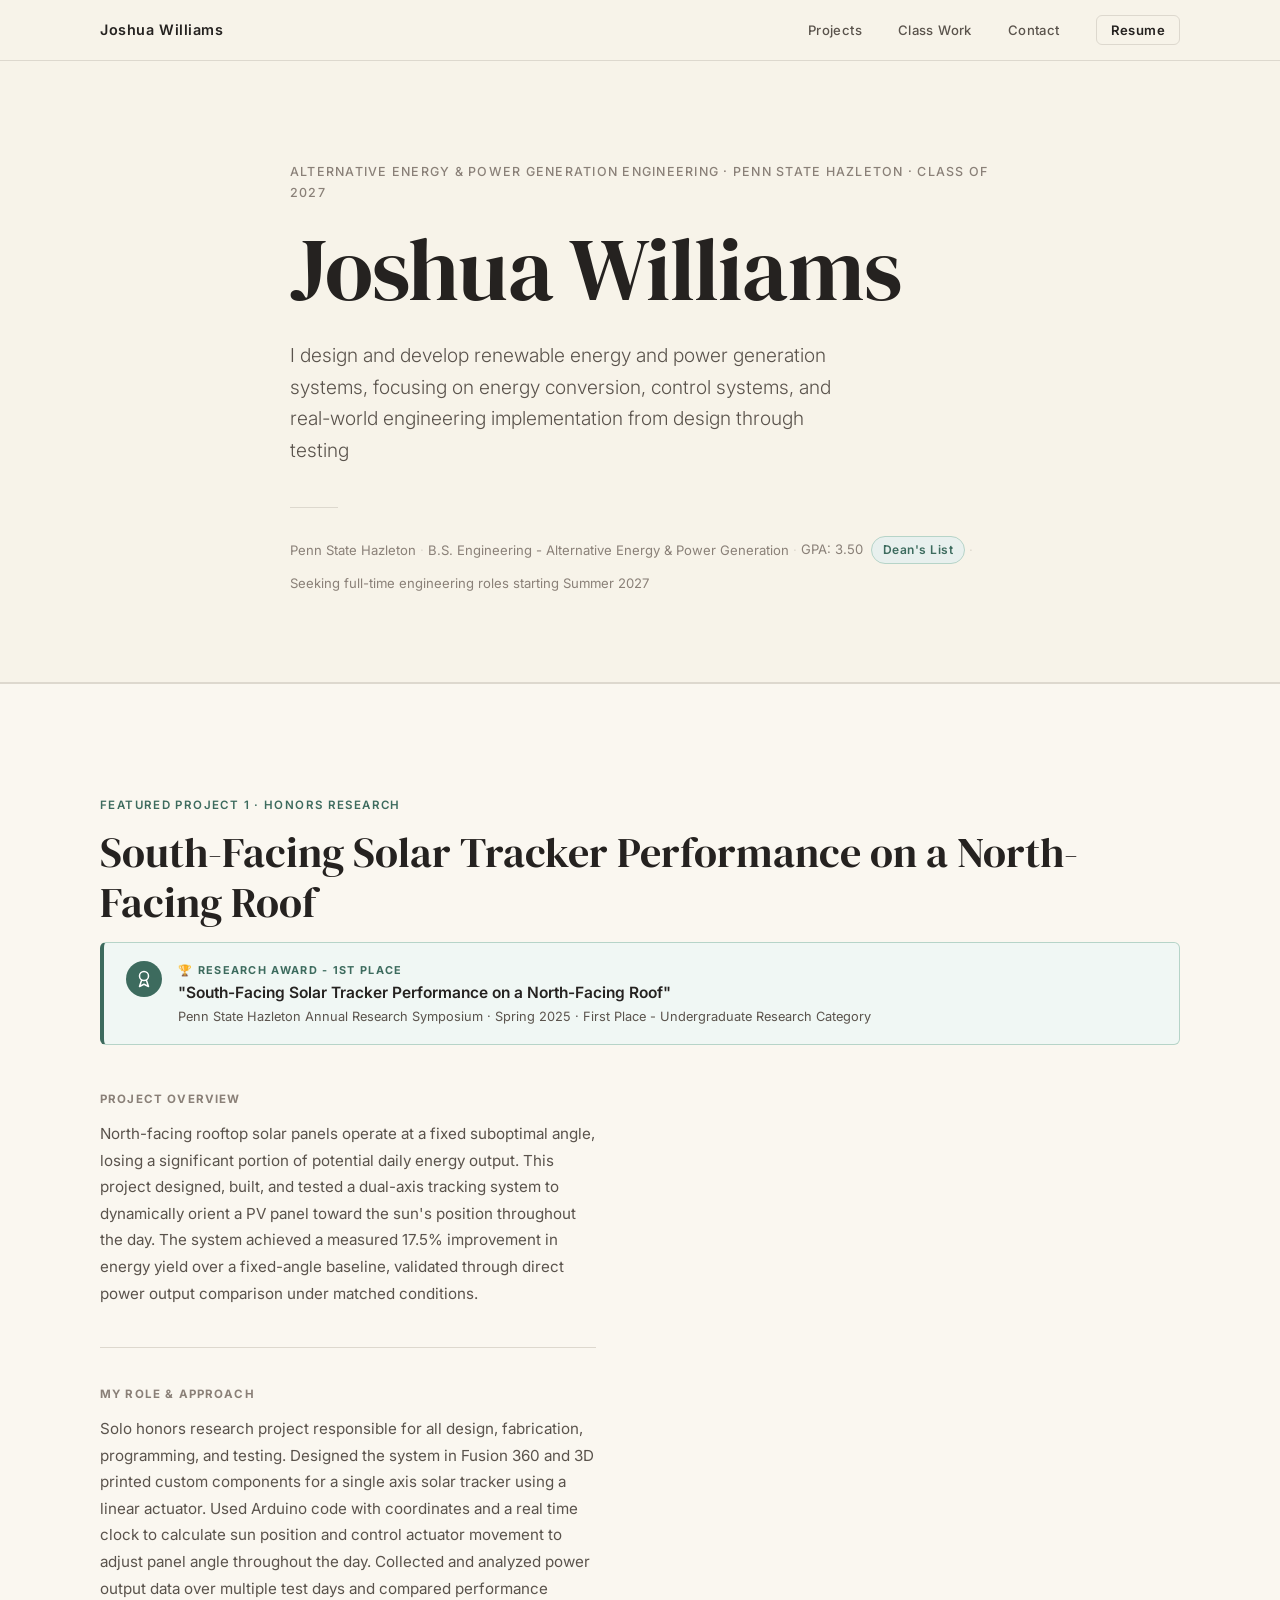
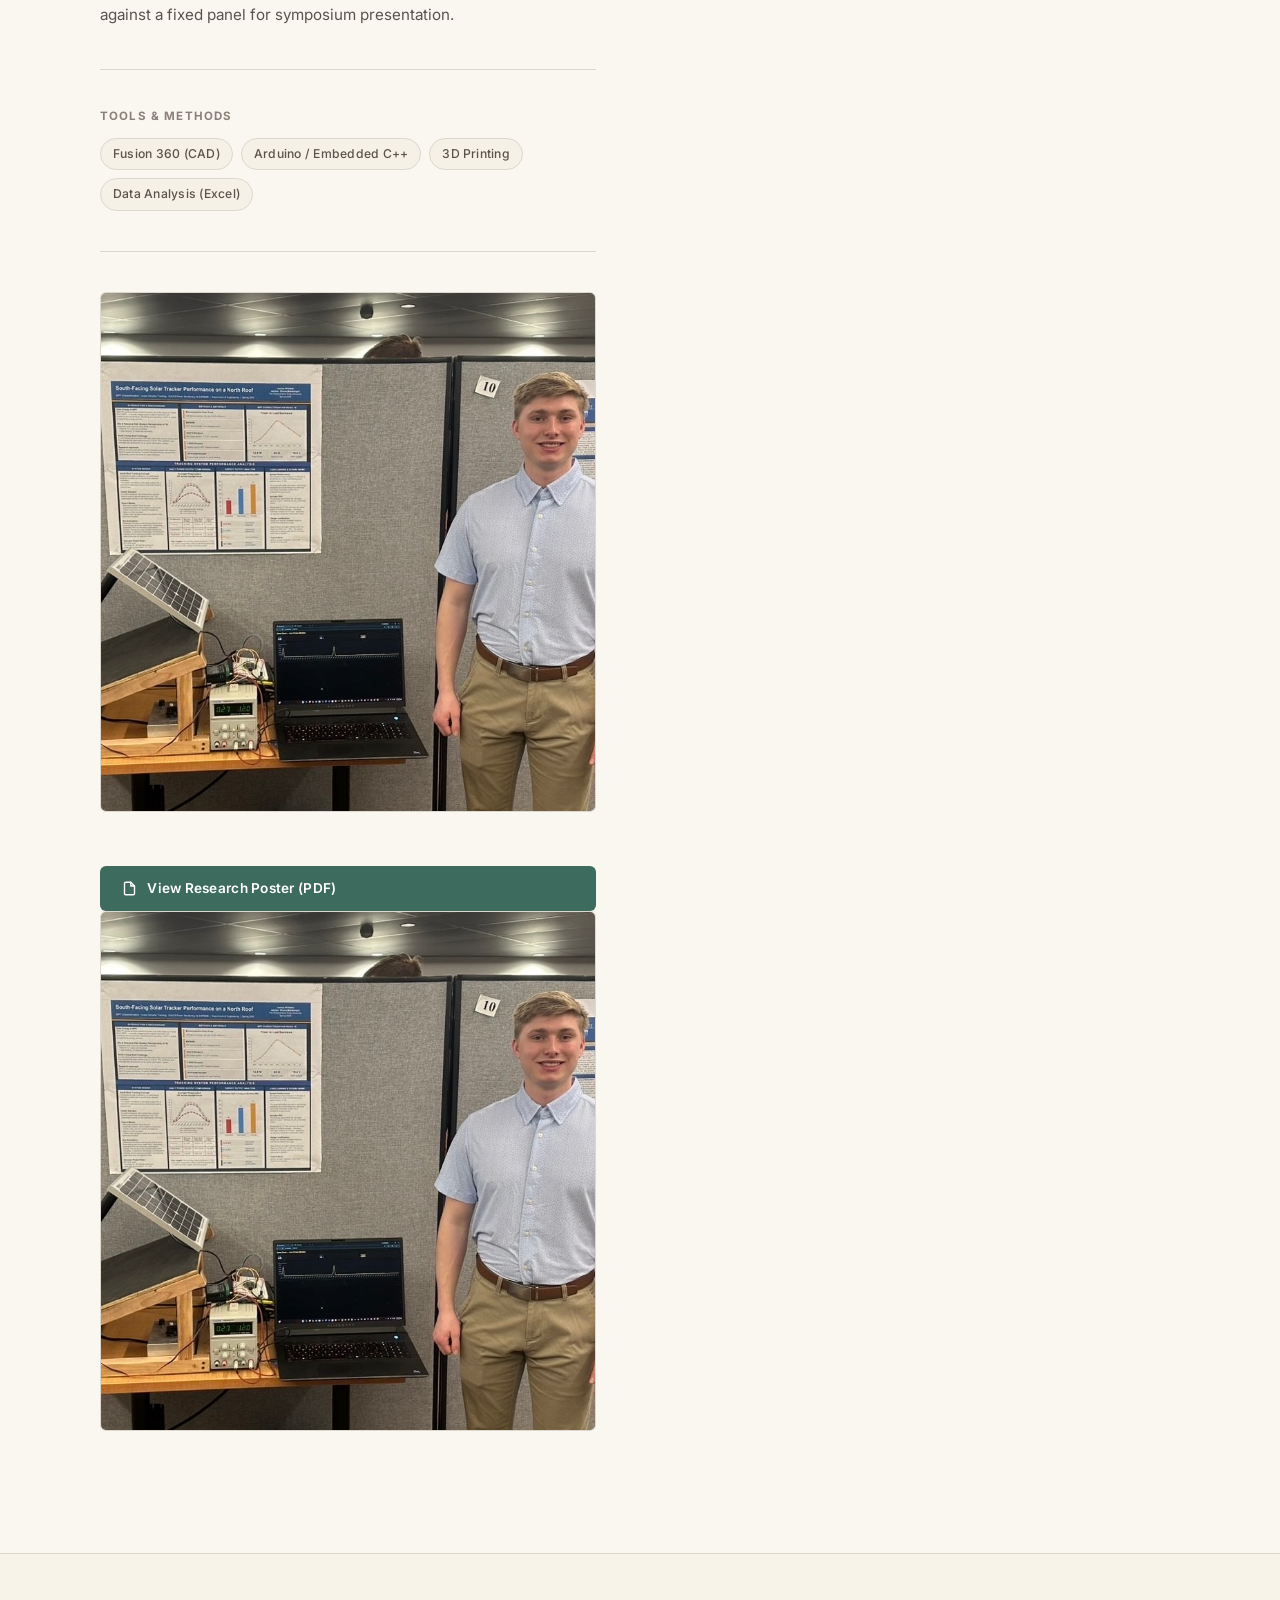
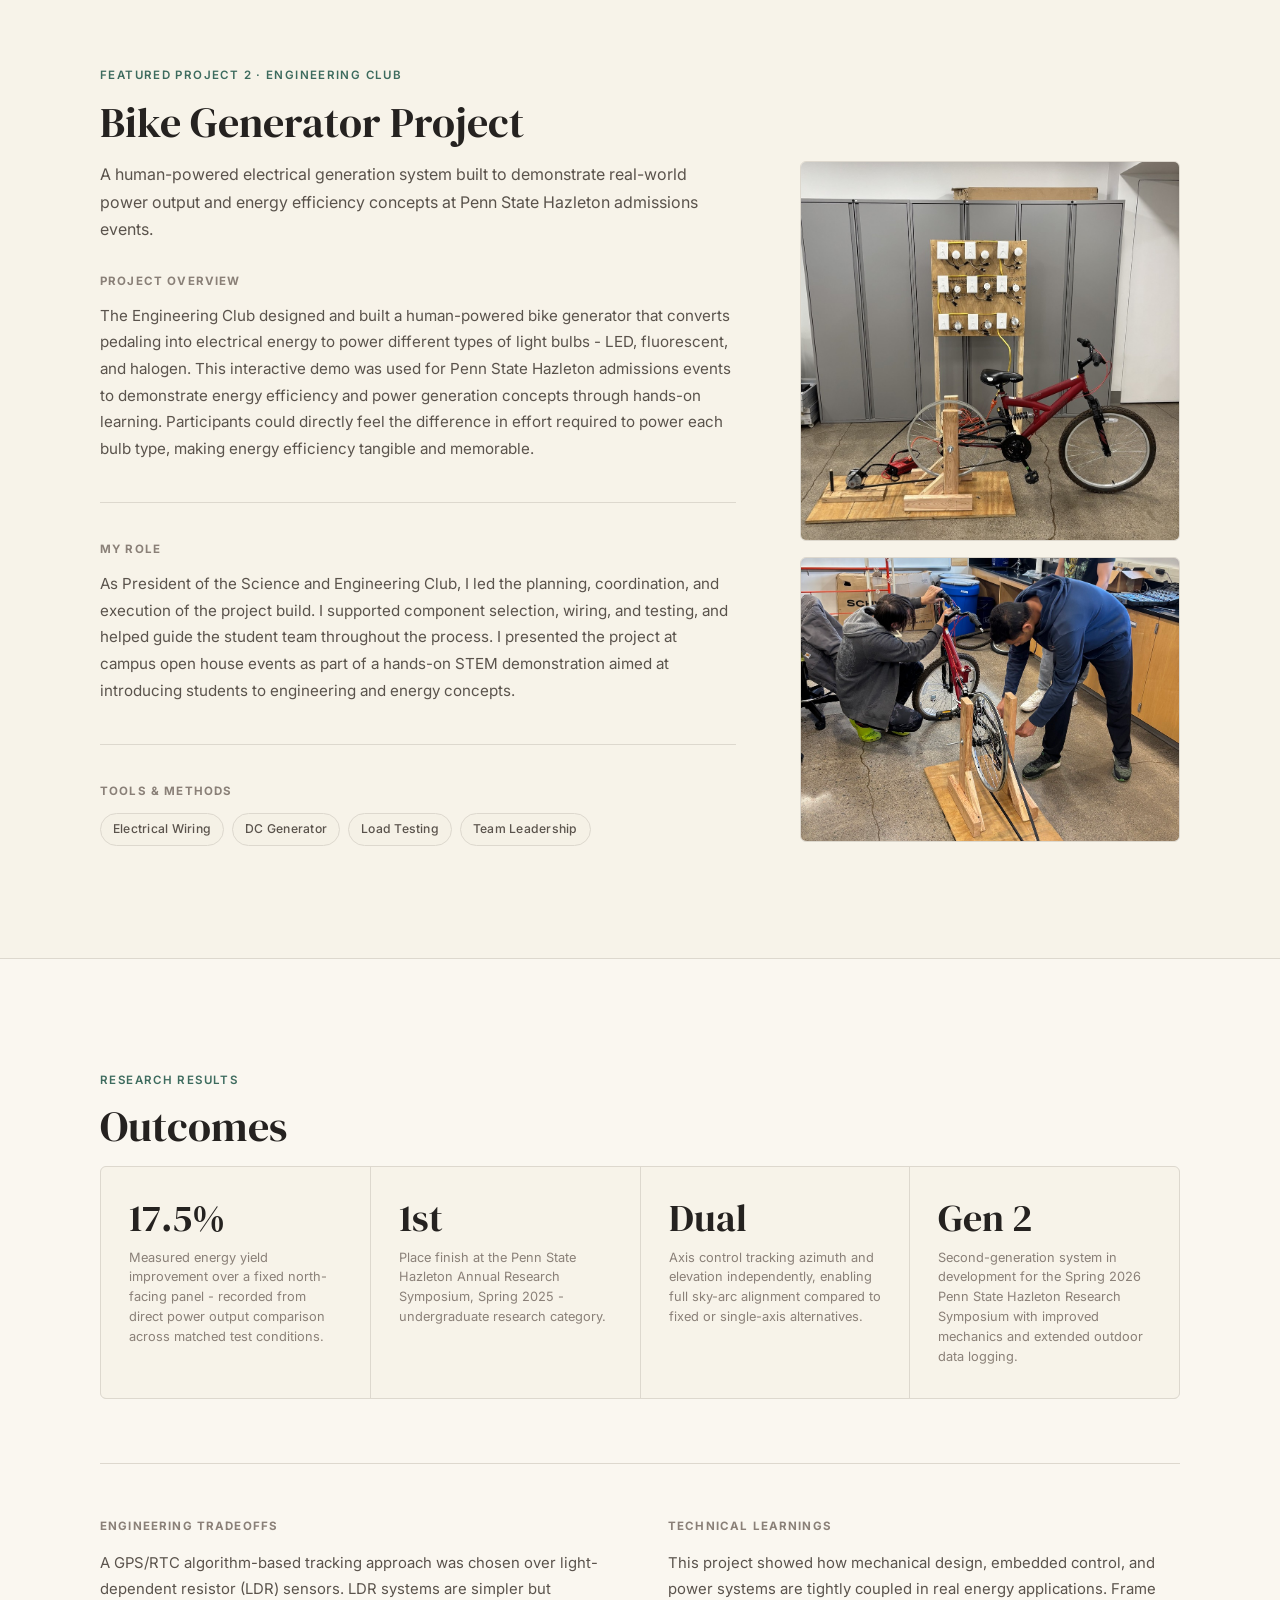
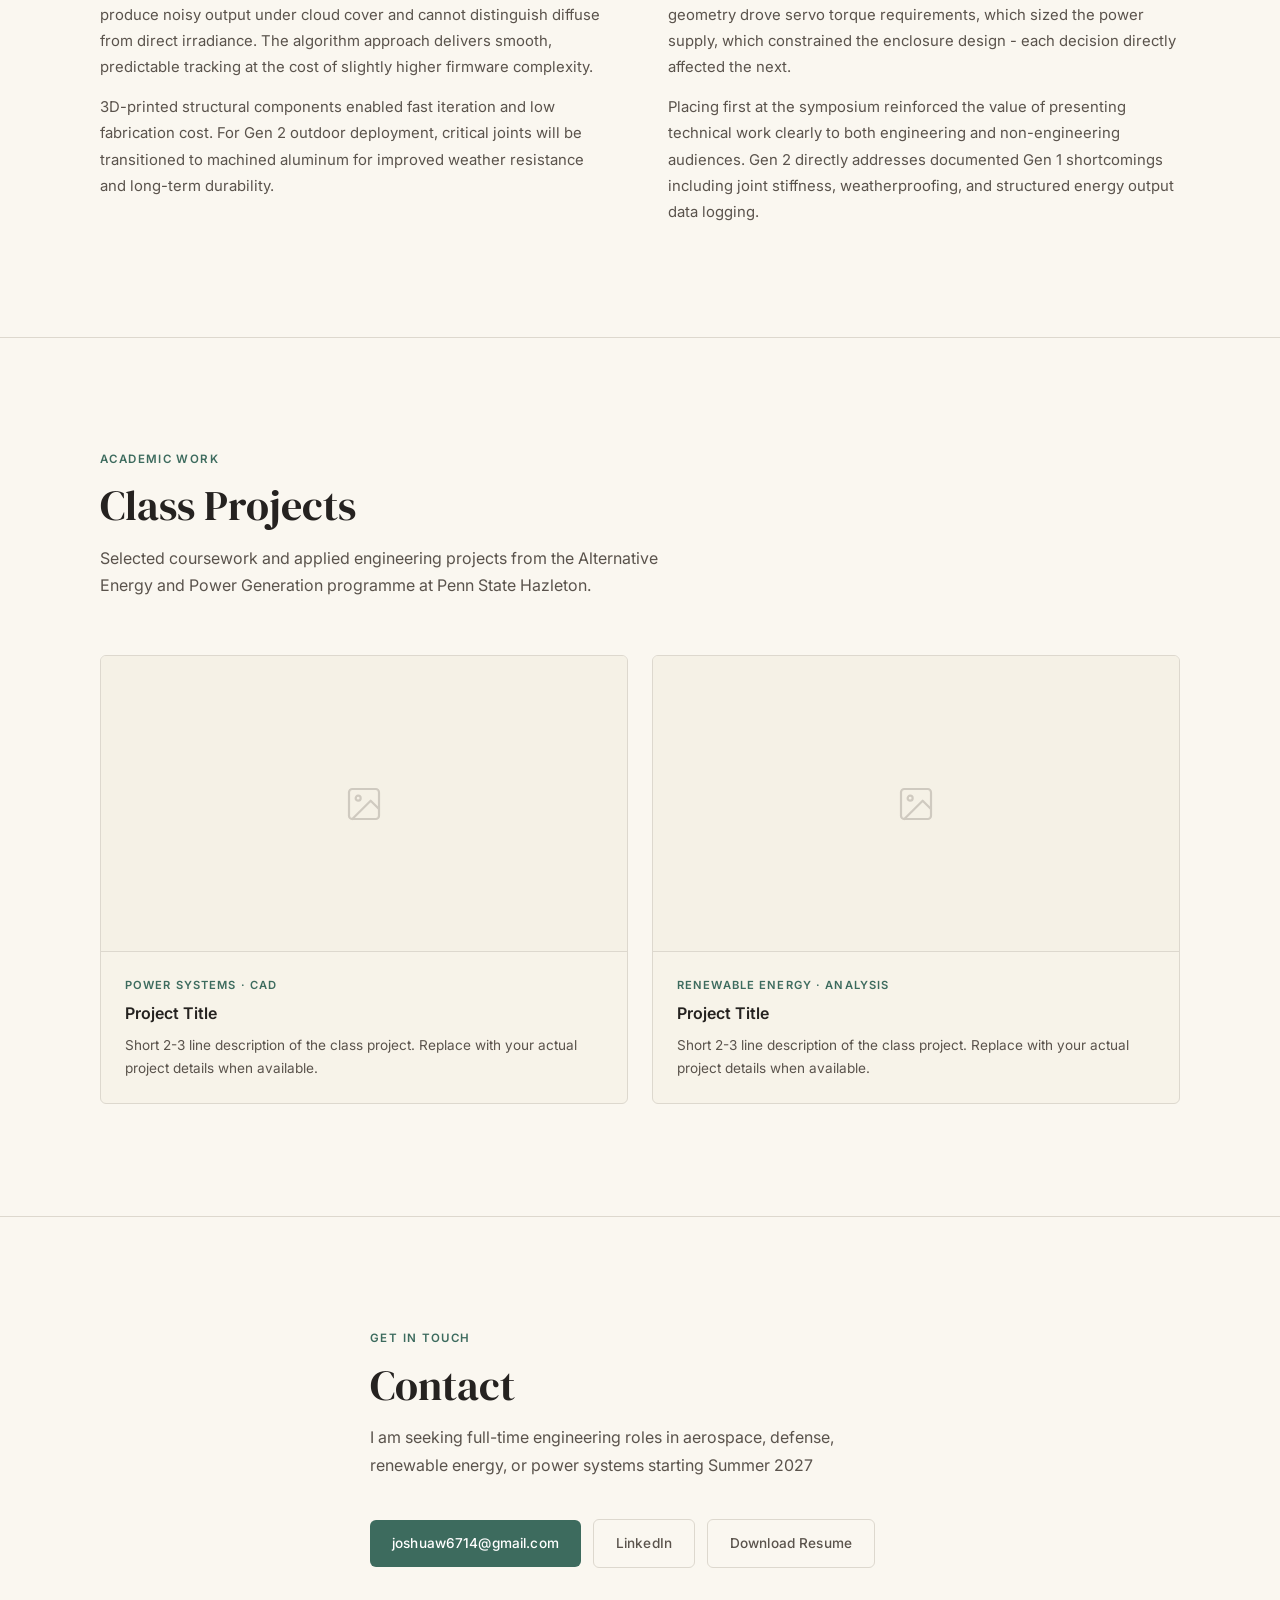
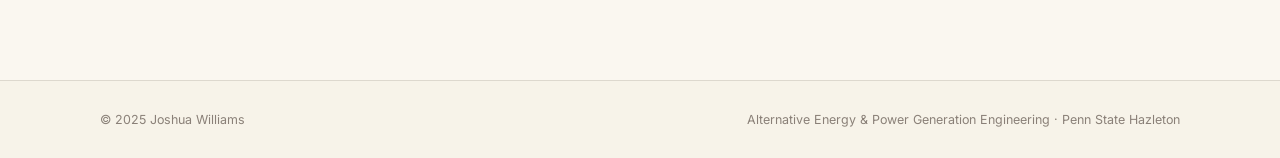
==== commit a164f19f: "Update index.html" ====
--- a/index.html
+++ b/index.html
@@ -286,16 +286,20 @@
             </div>
           </div>
 
-          <a href="assets/Solar_Poster_2026.pdf" target="_blank" class="poster-btn">
-            <svg width="15" height="15" viewBox="0 0 24 24" fill="none"
-              stroke="#fff" stroke-width="2.2" stroke-linecap="round" stroke-linejoin="round">
-              <path d="M14 2H6a2 2 0 0 0-2 2v16a2 2 0 0 0 2 2h12a2 2 0 0 0 2-2V8z"/>
-              <polyline points="14 2 14 8 20 8"/>
-            </svg>
-            View Research Poster (PDF)
-          </a>
-        </div>
-
+      <div class="featured-visuals">
+  <div class="img-container">
+    <img src="images/Winning_research.jpg" alt="Presenting winning research project at Penn State Hazleton Research Symposium">
+  </div>
+  <!-- PASTE BUTTON HERE -->
+  <a href="assets/Solar_Poster_2026.pdf" target="_blank" class="poster-btn">
+    <svg width="15" height="15" viewBox="0 0 24 24" fill="none"
+      stroke="#fff" stroke-width="2.2" stroke-linecap="round" stroke-linejoin="round">
+      <path d="M14 2H6a2 2 0 0 0-2 2v16a2 2 0 0 0 2 2h12a2 2 0 0 0 2-2V8z"/>
+      <polyline points="14 2 14 8 20 8"/>
+    </svg>
+    View Research Poster (PDF)
+  </a>
+</div>
         <!-- RIGHT: Image sticky -->
         <div class="featured-visuals" >
           <div class="img-container">
--- a/style.css
+++ b/style.css
@@ -338,8 +338,6 @@
   display: flex;
   flex-direction: column;
   gap: 20px;
-  position: sticky;
-  top: 80px;
 }
 
 @media (max-width: 940px) {
@@ -672,23 +670,7 @@
 /* ─── IMAGE FIX FOR VISUAL CARDS ───────────────────────────────────────────── */
 .img-container {
   width: 100%;
-  height: 220px; /* controls image size */
-  overflow: hidden;
-  border-radius: var(--radius);
-  border: 1px solid var(--border);
-  background: var(--bg-card);
-  margin-bottom: 10px;
-}
-
-.img-container img {
-  width: 100%;
-  height: 100%;
-  object-fit: cover; /* keeps it clean and professional */
-  display: block;
-}
-css.img-container {
-  width: 100%;
-  height: 520px;
+  height: 520px;   /* adjust this number to your liking */
   overflow: hidden;
   border-radius: var(--radius);
   border: 1px solid var(--border);
@@ -702,3 +684,22 @@
   object-fit: cover;
   display: block;
 }
+
+
+}
+.img-container {
+  width: 100%;
+  height: 520px;
+  overflow: hidden;
+  border-radius: var(--radius);
+  border: 1px solid var(--border);
+  background: var(--bg-card);
+  margin-bottom: 10px;
+}
+
+.img-container img {
+  width: 100%;
+  height: 100%;
+  object-fit: cover;
+  display: block;
+}
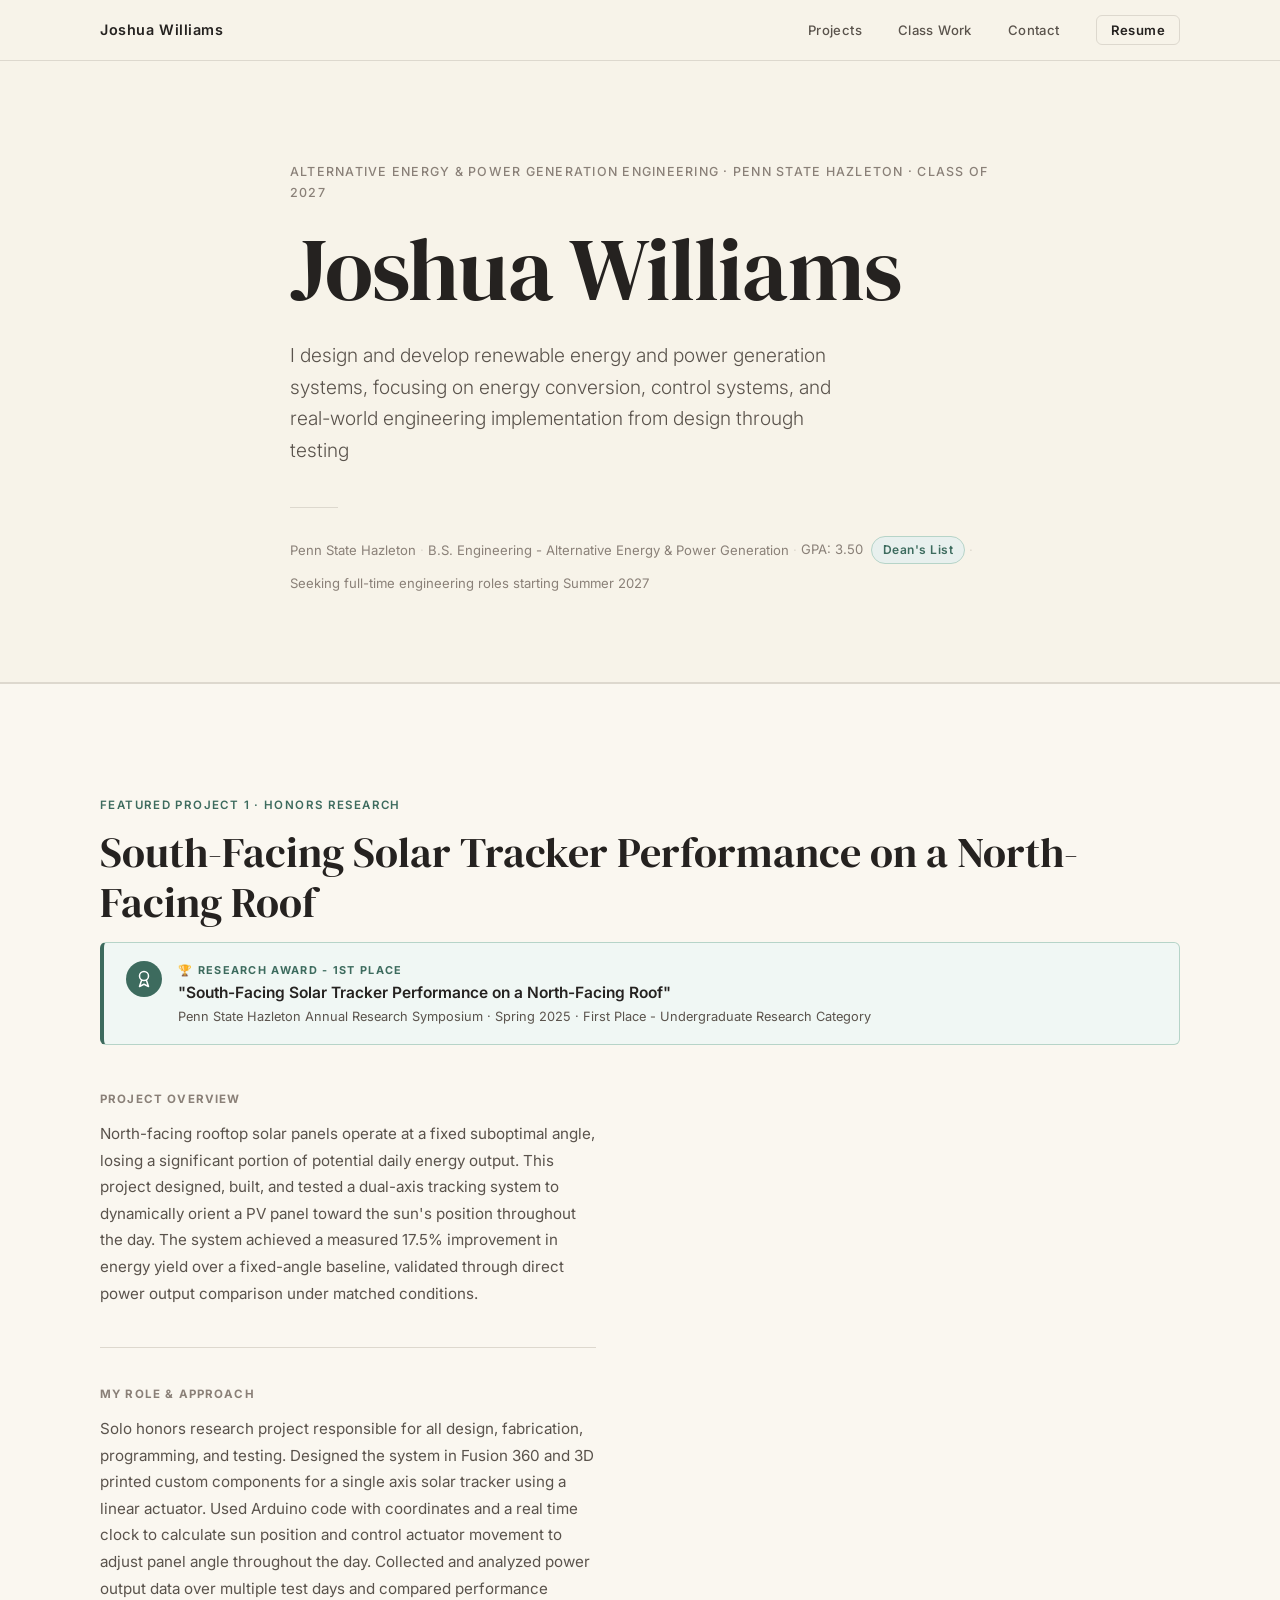
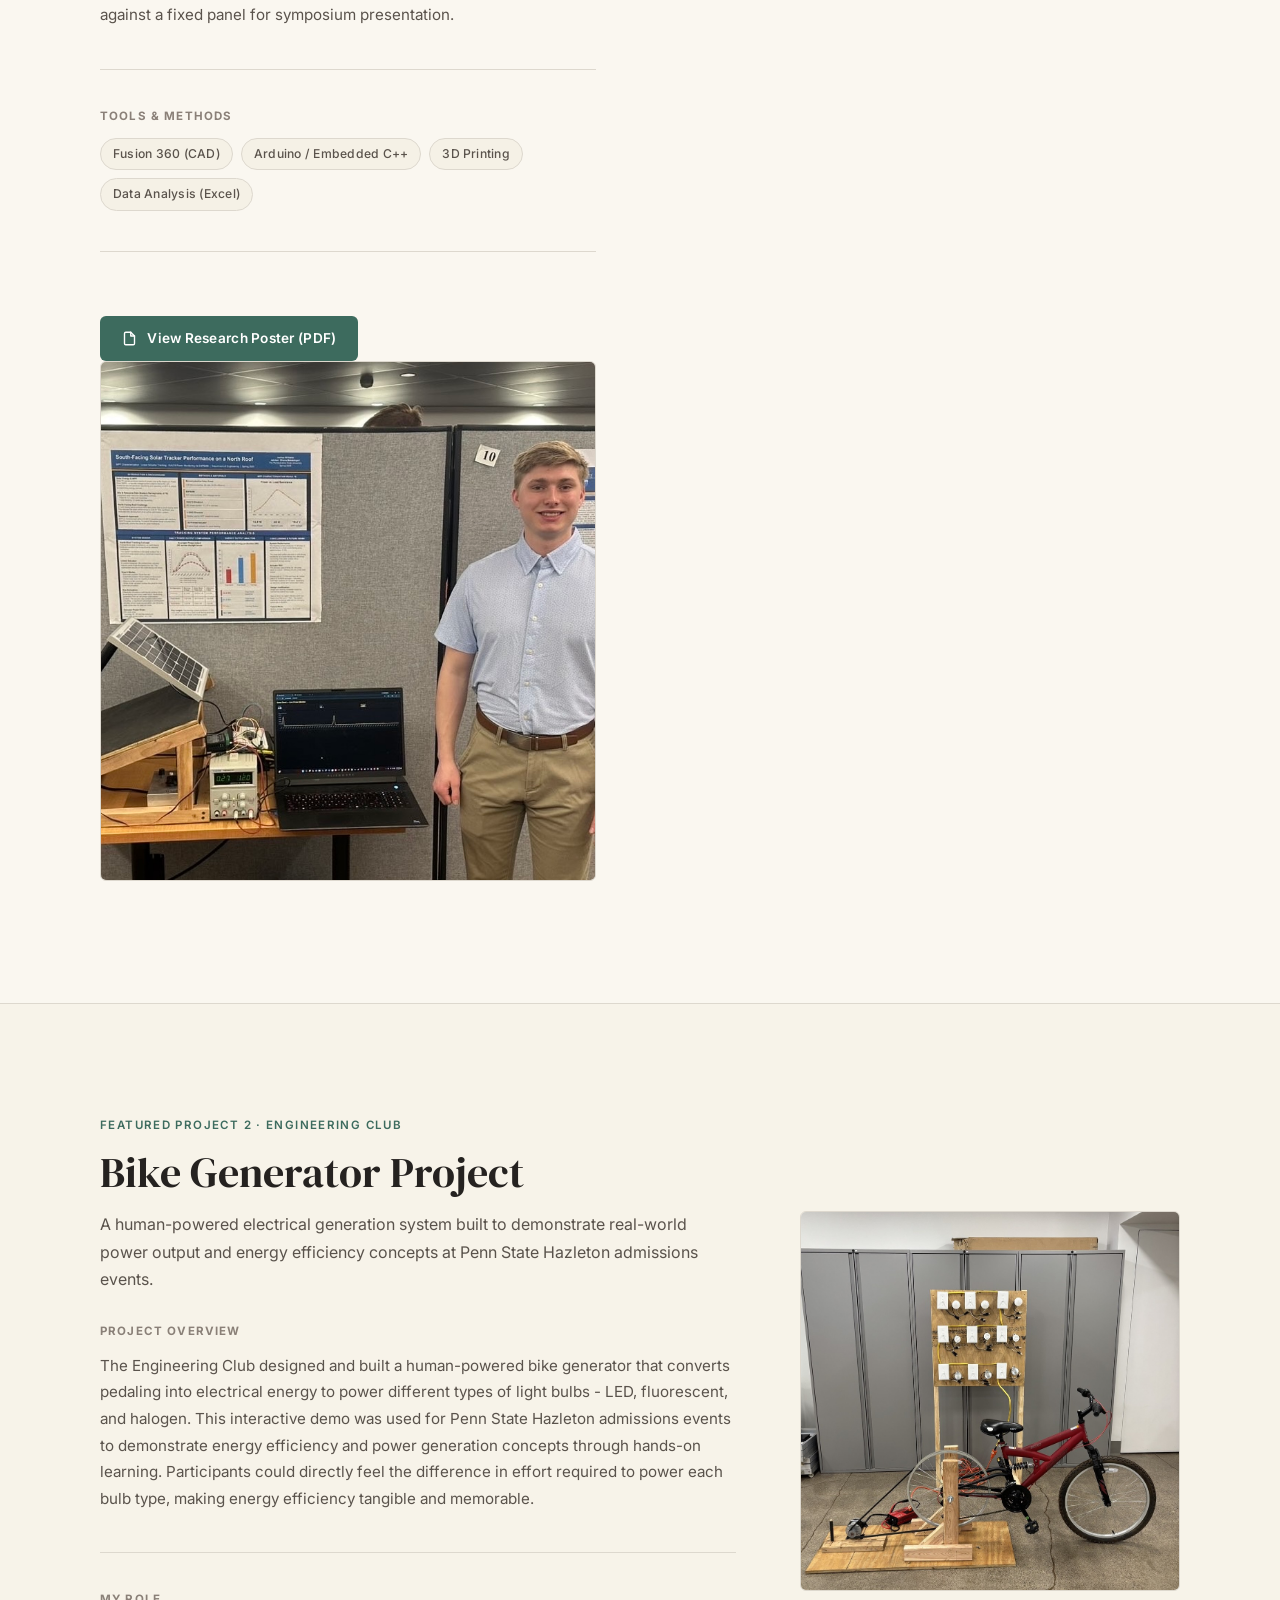
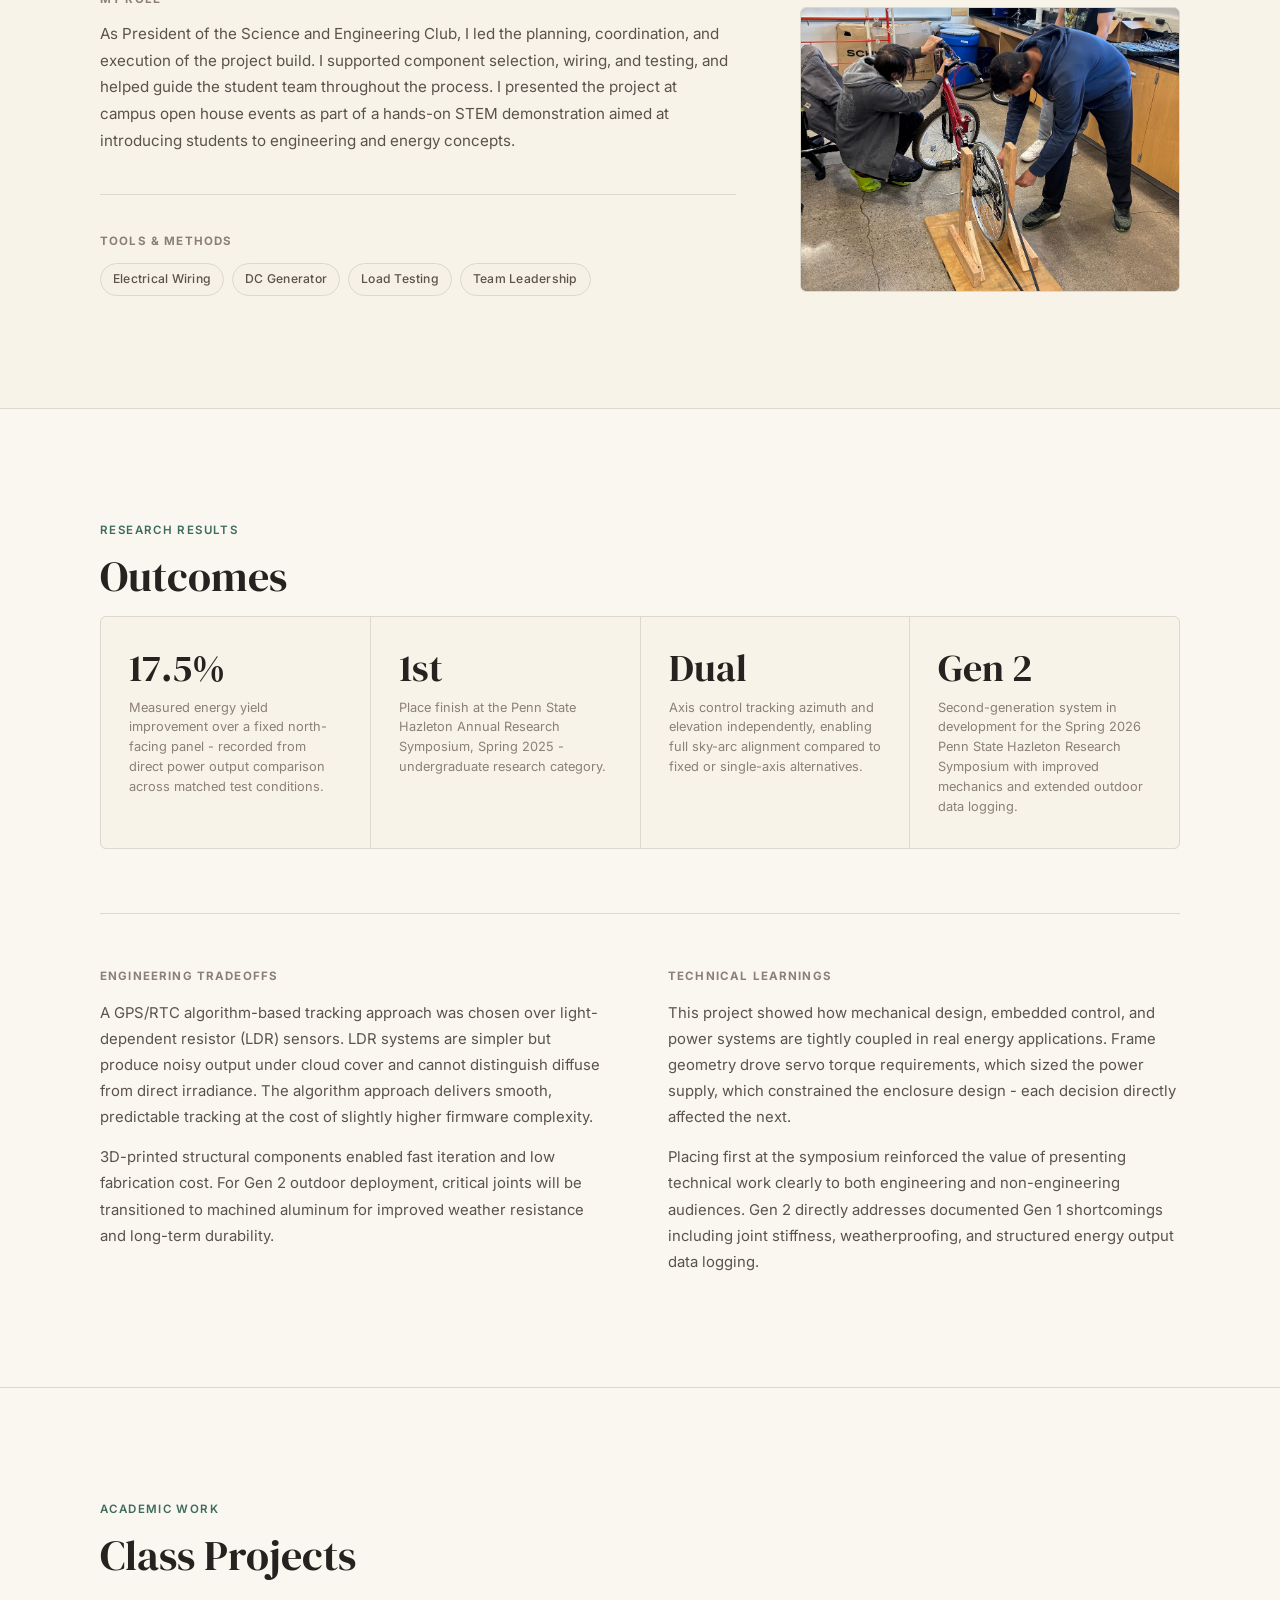
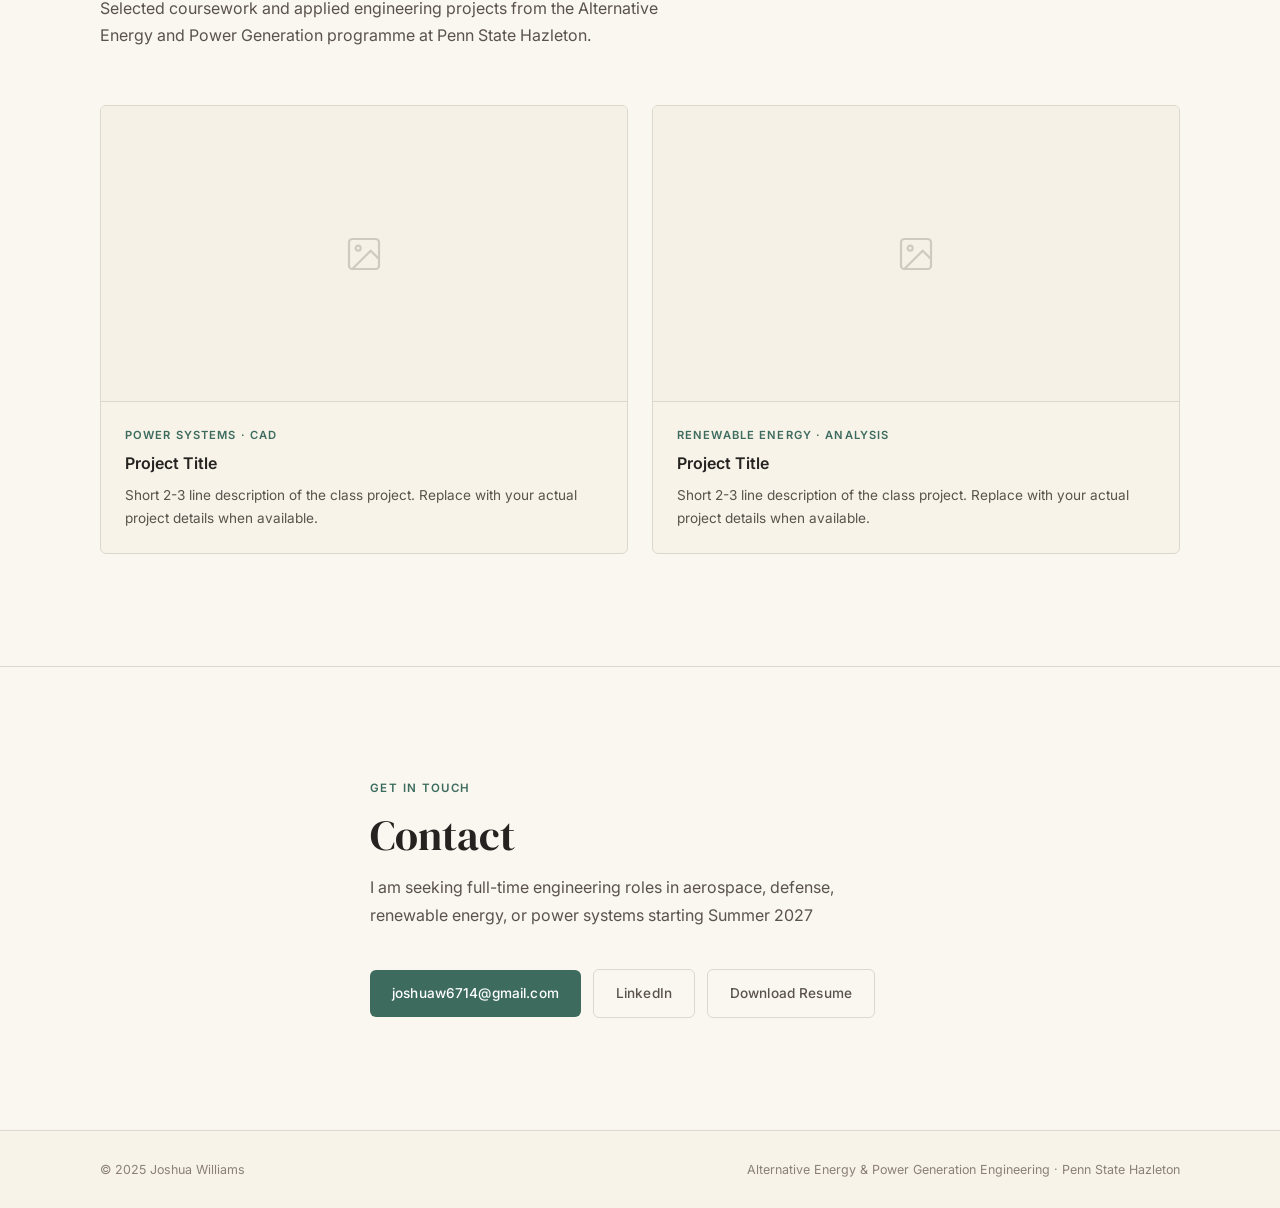
==== commit bda2dab6: "Update index.html" ====
--- a/index.html
+++ b/index.html
@@ -286,20 +286,14 @@
             </div>
           </div>
 
-      <div class="featured-visuals">
-  <div class="img-container">
-    <img src="images/Winning_research.jpg" alt="Presenting winning research project at Penn State Hazleton Research Symposium">
-  </div>
-  <!-- PASTE BUTTON HERE -->
-  <a href="assets/Solar_Poster_2026.pdf" target="_blank" class="poster-btn">
-    <svg width="15" height="15" viewBox="0 0 24 24" fill="none"
-      stroke="#fff" stroke-width="2.2" stroke-linecap="round" stroke-linejoin="round">
-      <path d="M14 2H6a2 2 0 0 0-2 2v16a2 2 0 0 0 2 2h12a2 2 0 0 0 2-2V8z"/>
-      <polyline points="14 2 14 8 20 8"/>
-    </svg>
-    View Research Poster (PDF)
-  </a>
-</div>
+     <a href="assets/Solar_Poster_2026.pdf" target="_blank" class="poster-btn">
+  <svg width="15" height="15" viewBox="0 0 24 24" fill="none"
+    stroke="#fff" stroke-width="2.2" stroke-linecap="round" stroke-linejoin="round">
+    <path d="M14 2H6a2 2 0 0 0-2 2v16a2 2 0 0 0 2 2h12a2 2 0 0 0 2-2V8z"/>
+    <polyline points="14 2 14 8 20 8"/>
+  </svg>
+  View Research Poster (PDF)
+</a>
         <!-- RIGHT: Image sticky -->
         <div class="featured-visuals" >
           <div class="img-container">
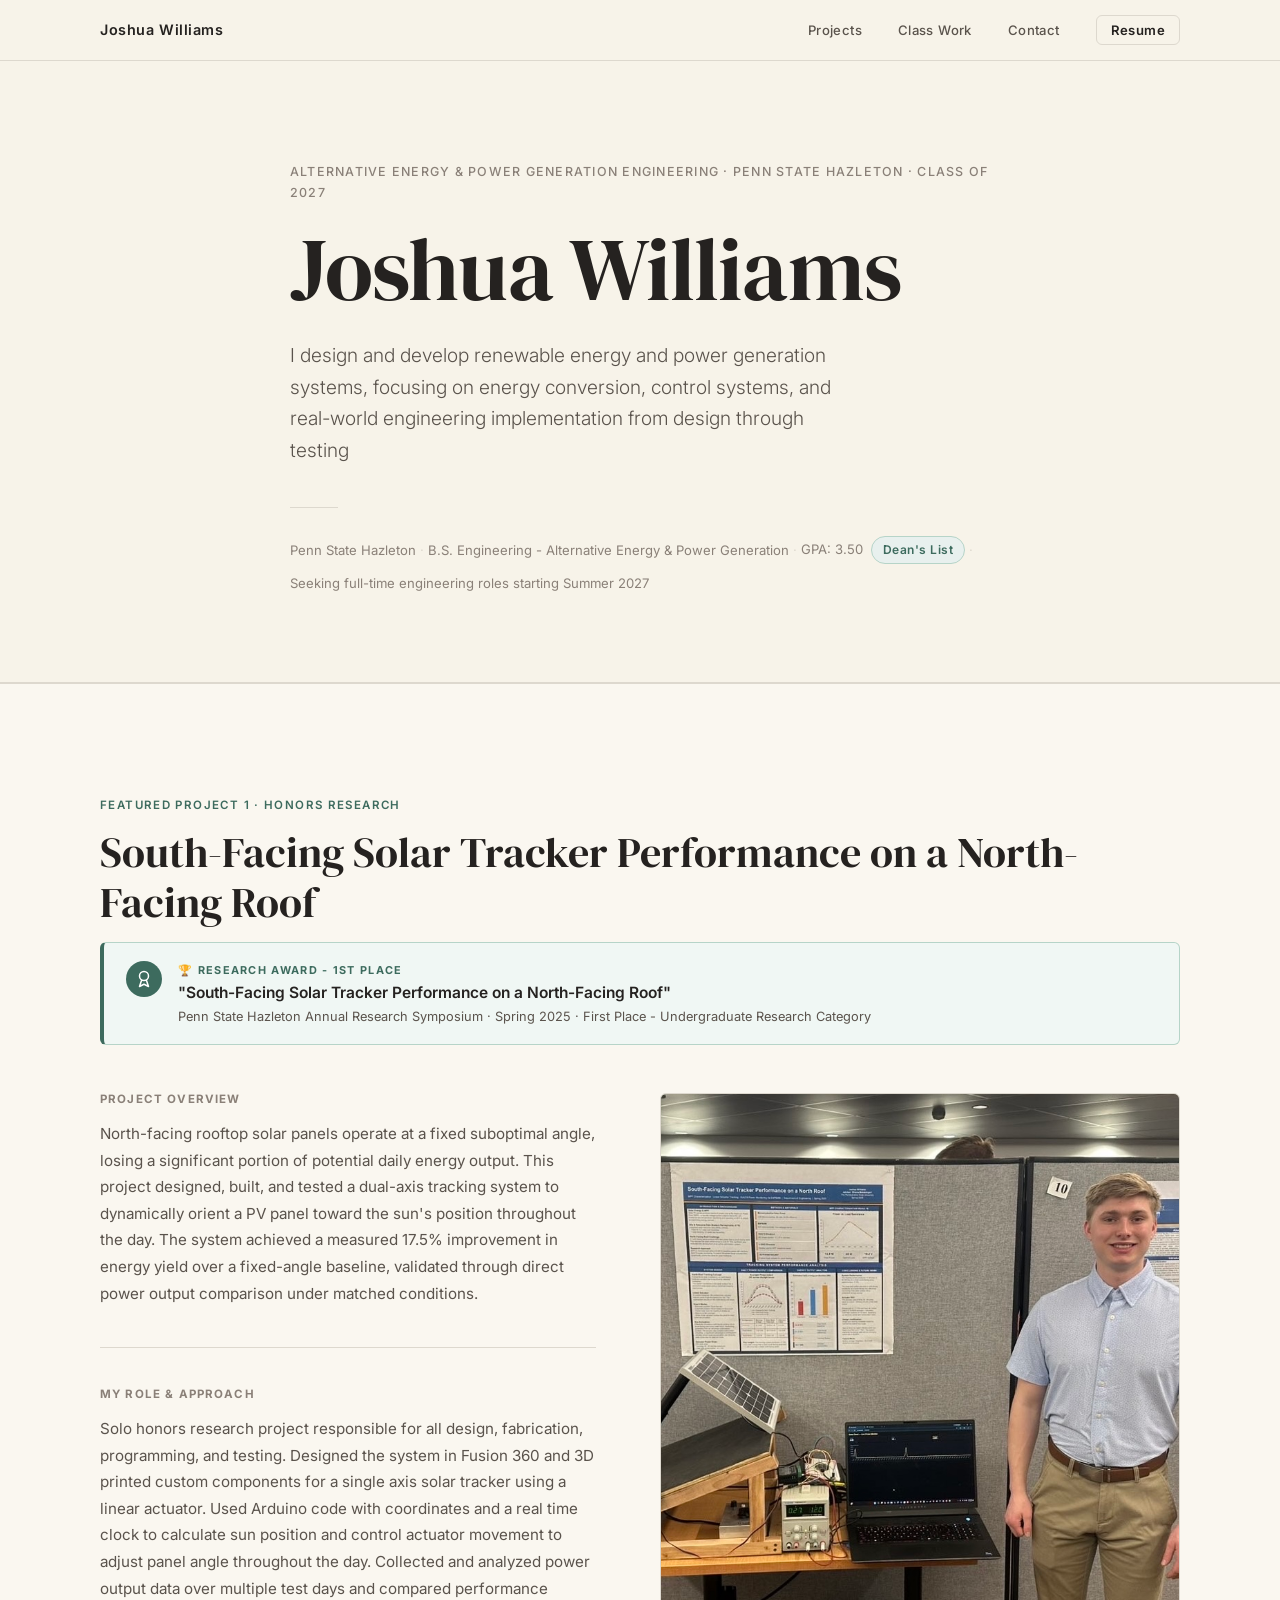
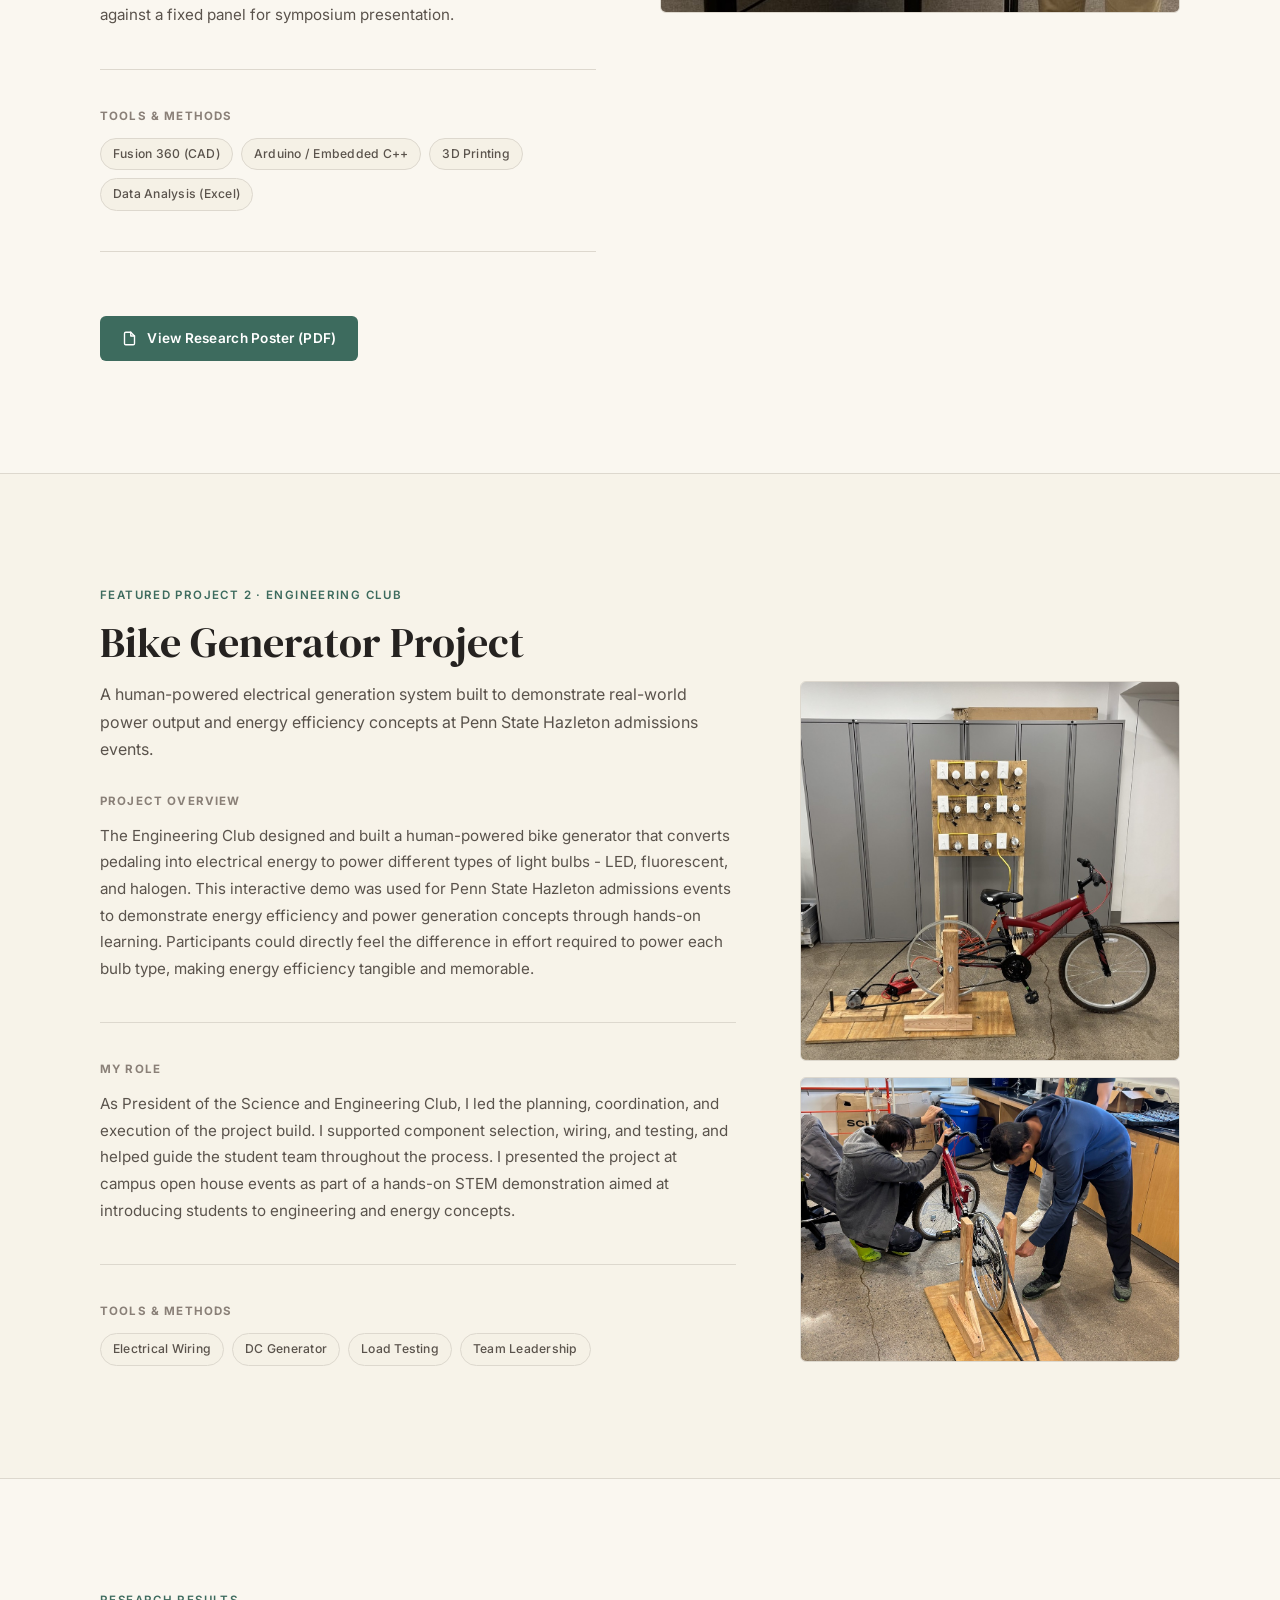
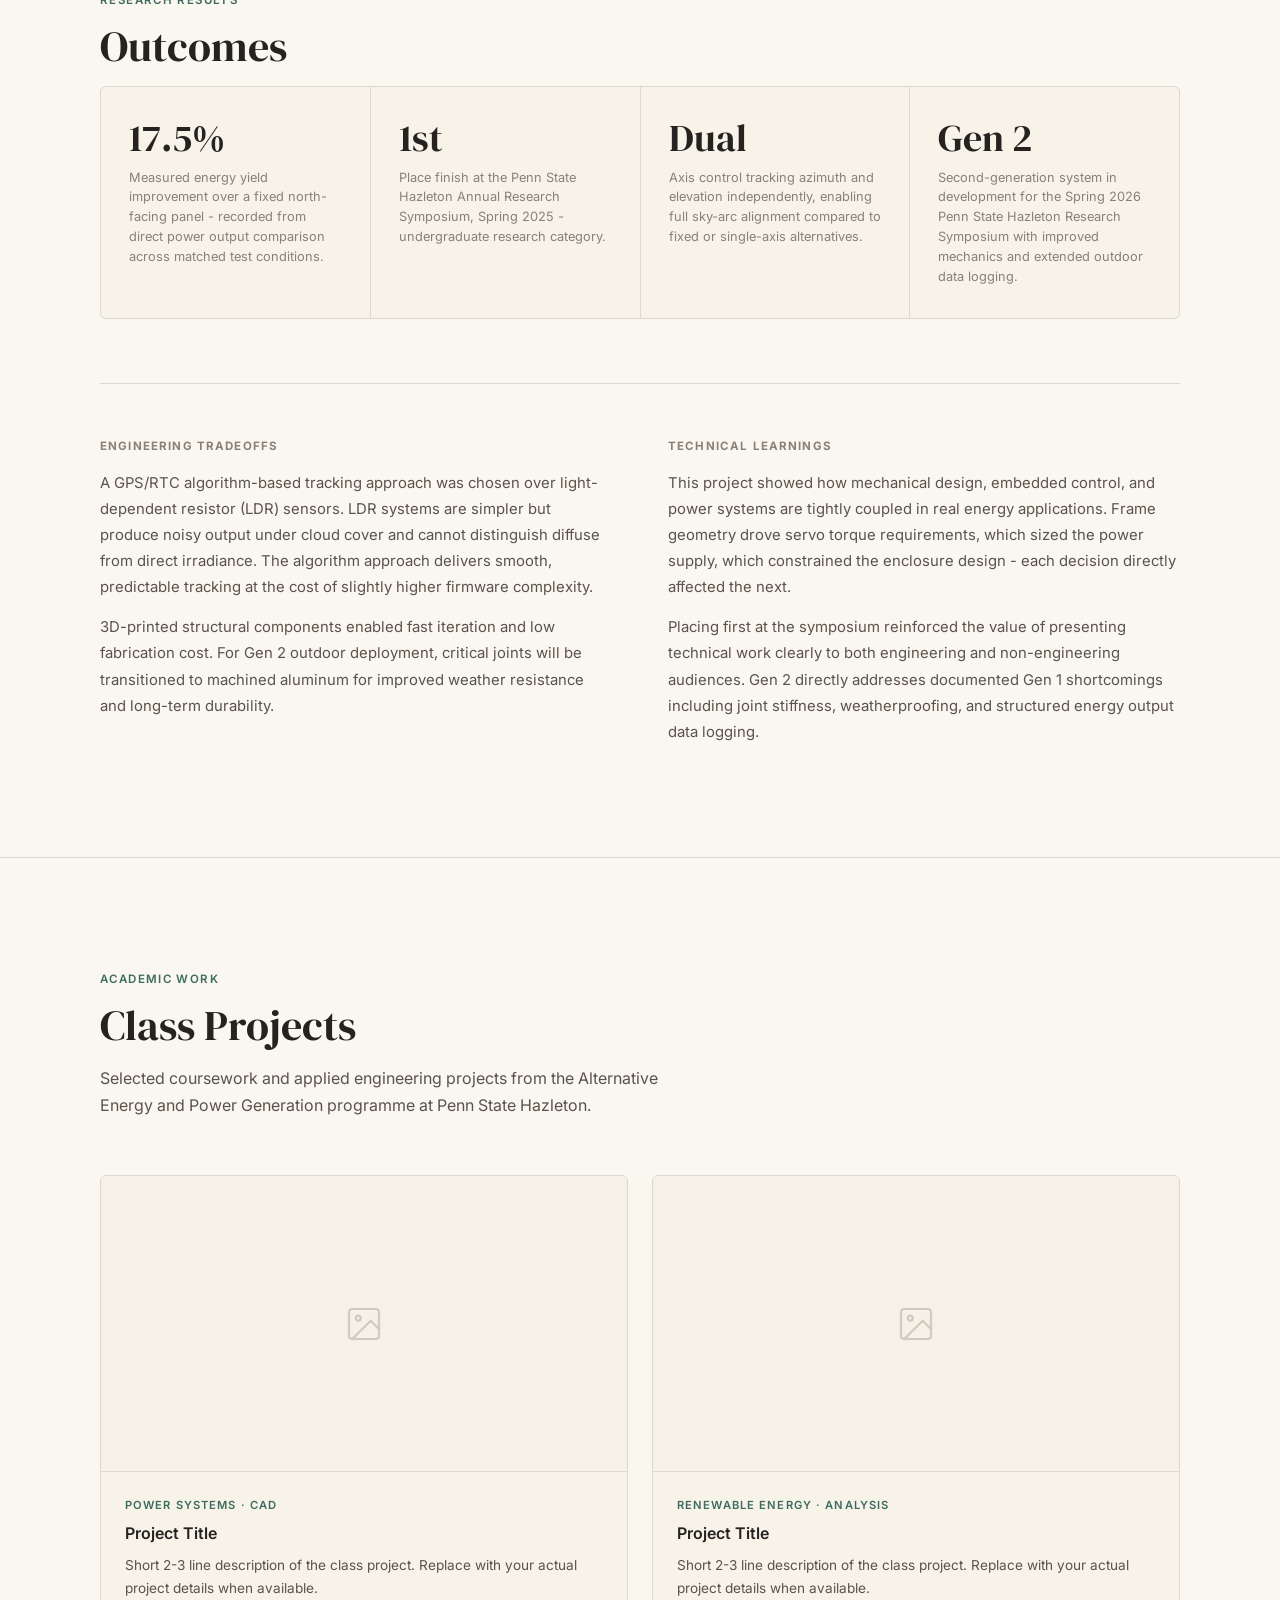
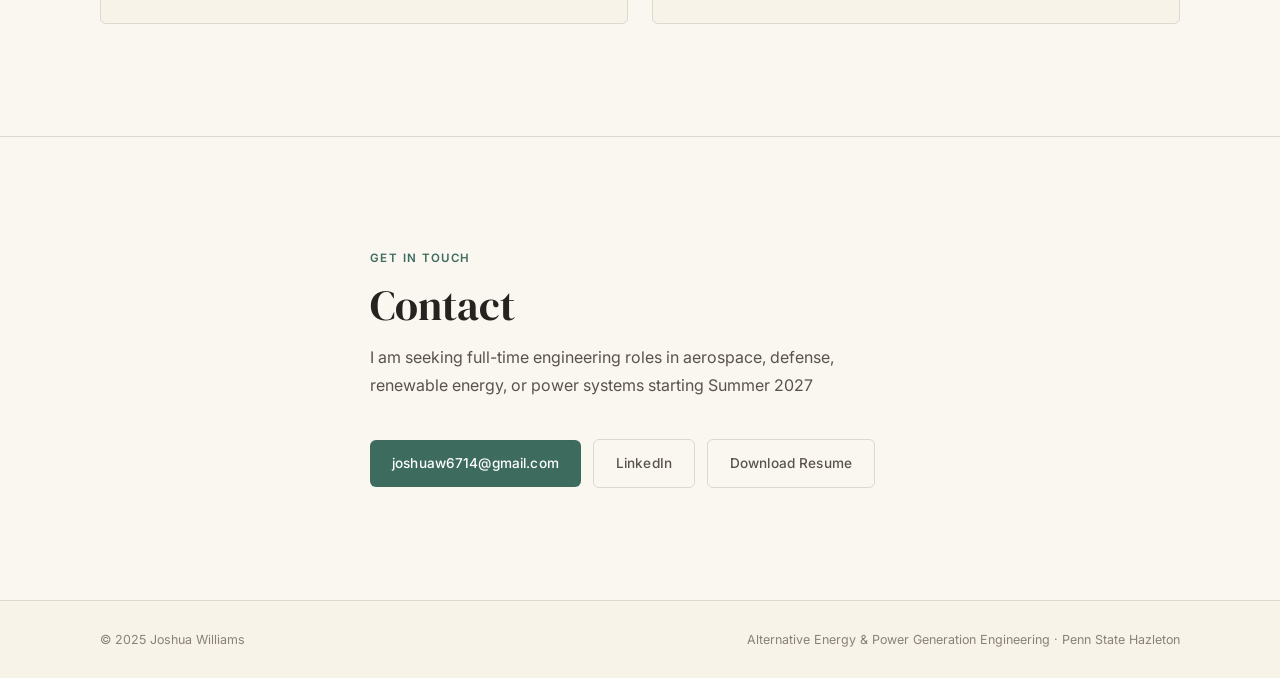
==== commit d090e249: "Update index.html" ====
--- a/index.html
+++ b/index.html
@@ -160,8 +160,6 @@
       flex-direction: column;
       gap: 16px;
       align-self: start;
-      position: sticky;
-      top: 80px;
     }
     .bike-img-square {
       width: 100%;
@@ -286,16 +284,18 @@
             </div>
           </div>
 
-     <a href="assets/Solar_Poster_2026.pdf" target="_blank" class="poster-btn">
-  <svg width="15" height="15" viewBox="0 0 24 24" fill="none"
-    stroke="#fff" stroke-width="2.2" stroke-linecap="round" stroke-linejoin="round">
-    <path d="M14 2H6a2 2 0 0 0-2 2v16a2 2 0 0 0 2 2h12a2 2 0 0 0 2-2V8z"/>
-    <polyline points="14 2 14 8 20 8"/>
-  </svg>
-  View Research Poster (PDF)
-</a>
-        <!-- RIGHT: Image sticky -->
-        <div class="featured-visuals" >
+          <a href="assets/Solar_Poster_2026.pdf" target="_blank" class="poster-btn">
+            <svg width="15" height="15" viewBox="0 0 24 24" fill="none"
+              stroke="#fff" stroke-width="2.2" stroke-linecap="round" stroke-linejoin="round">
+              <path d="M14 2H6a2 2 0 0 0-2 2v16a2 2 0 0 0 2 2h12a2 2 0 0 0 2-2V8z"/>
+              <polyline points="14 2 14 8 20 8"/>
+            </svg>
+            View Research Poster (PDF)
+          </a>
+        </div>
+
+        <!-- RIGHT: Image -->
+        <div class="featured-visuals">
           <div class="img-container">
             <img src="images/Winning_research.jpg" alt="Presenting winning research project at Penn State Hazleton Research Symposium">
           </div>
@@ -311,14 +311,15 @@
 
       <div class="section-label">Featured Project 2 · Engineering Club</div>
       <h2 class="section-title">Bike Generator Project</h2>
-     <div class="project2-grid">
-  <!-- LEFT -->
-  <div class="featured-text">
-    <p style="font-size: 1rem; color: #5a534c; line-height: 1.7; margin-bottom: 32px;">
-      A human-powered electrical generation system built to demonstrate real-world
-      power output and energy efficiency concepts at Penn State Hazleton admissions events.
-    </p>
-    <div class="case-block">
+      <div class="project2-grid">
+
+        <!-- LEFT -->
+        <div class="featured-text">
+          <p style="font-size: 1rem; color: #5a534c; line-height: 1.7; margin-bottom: 32px;">
+            A human-powered electrical generation system built to demonstrate real-world
+            power output and energy efficiency concepts at Penn State Hazleton admissions events.
+          </p>
+          <div class="case-block">
             <h3 class="case-heading">Project Overview</h3>
             <p>
               The Engineering Club designed and built a human-powered bike generator that
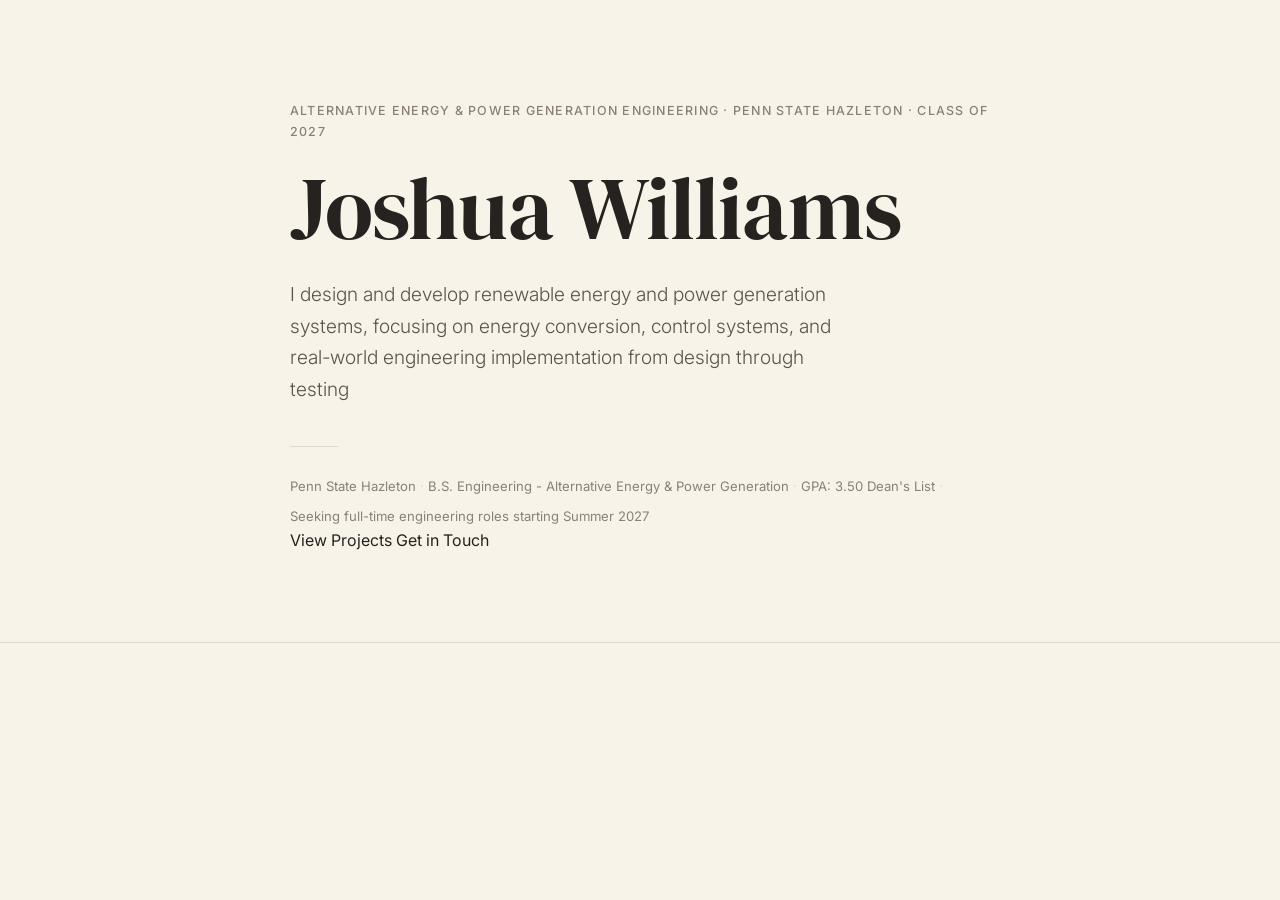
==== commit b28b9235: "Refactor index.html to clean up structure and add links Removed inline CSS styles for the award bann" ====
--- a/index.html
+++ b/index.html
@@ -8,199 +8,11 @@
   <link rel="preconnect" href="https://fonts.googleapis.com" />
   <link rel="preconnect" href="https://fonts.gstatic.com" crossorigin />
   <link href="https://fonts.googleapis.com/css2?family=Inter:wght@300;400;500;600;700&family=DM+Serif+Display:ital@0;1&display=swap" rel="stylesheet" />
+</head>
+<body data-page="index">
 
-  <style>
-    .award-banner {
-      display: flex;
-      align-items: flex-start;
-      gap: 16px;
-      background: #f0f7f4;
-      border: 1px solid #b6d4c8;
-      border-left: 4px solid #3d6b5e;
-      border-radius: 6px;
-      padding: 18px 22px;
-      margin-bottom: 48px;
-    }
-    .award-icon {
-      flex-shrink: 0;
-      width: 36px;
-      height: 36px;
-      background: #3d6b5e;
-      border-radius: 50%;
-      display: flex;
-      align-items: center;
-      justify-content: center;
-    }
-    .award-icon svg { display: block; }
-    .award-label {
-      font-size: 0.68rem;
-      font-weight: 700;
-      letter-spacing: 0.12em;
-      text-transform: uppercase;
-      color: #3d6b5e;
-      margin-bottom: 4px;
-    }
-    .award-title {
-      font-size: 0.97rem;
-      font-weight: 600;
-      color: #252220;
-      margin-bottom: 3px;
-      line-height: 1.35;
-    }
-    .award-meta {
-      font-size: 0.8rem;
-      color: #5a534c;
-      line-height: 1.5;
-    }
-    .hero-gpa {
-      display: inline-block;
-      font-size: 0.75rem;
-      font-weight: 600;
-      color: #3d6b5e;
-      background: #e8f0ee;
-      border: 1px solid #b6d4c8;
-      border-radius: 100px;
-      padding: 3px 11px;
-      letter-spacing: 0.04em;
-      margin-left: 4px;
-      vertical-align: middle;
-    }
-    .poster-btn {
-      display: inline-block;
-      margin-top: 24px;
-      padding: 11px 22px;
-      background: #3d6b5e;
-      color: #fff;
-      font-size: 0.85rem;
-      font-weight: 600;
-      border-radius: 6px;
-      letter-spacing: 0.02em;
-      transition: opacity 0.2s;
-      text-decoration: none;
-    }
-    .poster-btn:hover { opacity: 0.82; }
-    .poster-btn svg {
-      display: inline-block;
-      vertical-align: middle;
-      margin-right: 7px;
-      margin-top: -2px;
-    }
-    .project2-section {
-      border-top: 1px solid #ddd8ce;
-      padding-block: 112px;
-    }
-    .project2-grid {
-      display: grid;
-      grid-template-columns: 1fr 380px;
-      gap: 64px;
-      align-items: start;
-    }
-    @media (max-width: 940px) {
-      .project2-grid { grid-template-columns: 1fr; gap: 40px; }
-    }
-    .class-projects-section {
-      border-top: 1px solid #ddd8ce;
-      padding-block: 112px;
-      background: #faf7f0;
-    }
-    .class-card-grid {
-      display: grid;
-      grid-template-columns: repeat(2, 1fr);
-      gap: 24px;
-    }
-    @media (max-width: 640px) {
-      .class-card-grid { grid-template-columns: 1fr; }
-    }
-    .class-card {
-      border: 1px solid #ddd8ce;
-      border-radius: 6px;
-      overflow: hidden;
-      background: #f7f3e9;
-      transition: box-shadow 0.2s, transform 0.2s;
-    }
-    .class-card:hover {
-      box-shadow: 0 4px 20px rgba(0,0,0,0.07);
-      transform: translateY(-2px);
-    }
-    .class-card-img {
-      width: 100%;
-      aspect-ratio: 16/9;
-      background: #f5f1e6;
-      border-bottom: 1px solid #ddd8ce;
-      display: flex;
-      align-items: center;
-      justify-content: center;
-    }
-    .class-card-img svg { opacity: 0.35; }
-    .class-card-body { padding: 24px; }
-    .class-card-tag {
-      font-size: 0.7rem;
-      font-weight: 600;
-      letter-spacing: 0.1em;
-      text-transform: uppercase;
-      color: #3d6b5e;
-      margin-bottom: 8px;
-    }
-    .class-card-body h3 {
-      font-size: 1rem;
-      font-weight: 600;
-      color: #252220;
-      margin-bottom: 10px;
-      line-height: 1.3;
-    }
-    .class-card-body p {
-      font-size: 0.85rem;
-      color: #5a534c;
-      line-height: 1.65;
-    }
+  <div id="nav"></div>
 
-    /* Bike project images */
-    .bike-images {
-      display: flex;
-      flex-direction: column;
-      gap: 16px;
-      align-self: start;
-    }
-    .bike-img-square {
-      width: 100%;
-      aspect-ratio: 1/1;
-      overflow: hidden;
-      border-radius: 6px;
-      border: 1px solid #ddd8ce;
-    }
-    .bike-img-rect {
-      width: 100%;
-      aspect-ratio: 4/3;
-      overflow: hidden;
-      border-radius: 6px;
-      border: 1px solid #ddd8ce;
-    }
-    .bike-img-square img,
-    .bike-img-rect img {
-      width: 100%;
-      height: 100%;
-      object-fit: cover;
-      display: block;
-    }
-  </style>
-</head>
-<body>
-
-  <!-- NAV -->
-  <nav class="nav">
-    <div class="nav-inner container">
-      <span class="nav-logo">Joshua Williams</span>
-      <ul class="nav-links">
-        <li><a href="#featured">Projects</a></li>
-        <li><a href="#class-projects">Class Work</a></li>
-        <li><a href="#contact">Contact</a></li>
-        <li><a href="Joshua_Williams_Resume.pdf" class="nav-resume" target="_blank" download>Resume</a></li>
-      </ul>
-      <button class="nav-toggle" aria-label="Toggle menu">&#9776;</button>
-    </div>
-  </nav>
-
-  <!-- HERO -->
   <section class="hero">
     <div class="container hero-inner">
       <div class="hero-eyebrow">
@@ -220,289 +32,14 @@
         <span class="dot">·</span>
         <span>Seeking full-time engineering roles starting Summer 2027</span>
       </div>
-    </div>
-  </section>
-
-  <!-- FEATURED PROJECT 1 -->
-  <section class="section featured" id="featured">
-    <div class="container">
-
-      <div class="section-label">Featured Project 1 · Honors Research</div>
-      <h2 class="section-title">South-Facing Solar Tracker Performance on a North-Facing Roof</h2>
-
-      <!-- AWARD BANNER -->
-      <div class="award-banner">
-        <div class="award-icon">
-          <svg width="18" height="18" viewBox="0 0 24 24" fill="none"
-            stroke="#ffffff" stroke-width="2" stroke-linecap="round" stroke-linejoin="round">
-            <circle cx="12" cy="8" r="6"/>
-            <path d="M8.56 14.32L6 22l6-3 6 3-2.56-7.68"/>
-          </svg>
-        </div>
-        <div class="award-content">
-          <div class="award-label">🏆 Research Award - 1st Place</div>
-          <div class="award-title">"South-Facing Solar Tracker Performance on a North-Facing Roof"</div>
-          <div class="award-meta">
-            Penn State Hazleton Annual Research Symposium · Spring 2025 · First Place - Undergraduate Research Category
-          </div>
-        </div>
-      </div>
-
-      <div class="featured-grid">
-
-        <!-- LEFT -->
-        <div class="featured-text">
-          <div class="case-block">
-            <h3 class="case-heading">Project Overview</h3>
-            <p>
-              North-facing rooftop solar panels operate at a fixed suboptimal angle, losing
-              a significant portion of potential daily energy output. This project designed,
-              built, and tested a dual-axis tracking system to dynamically orient a PV panel
-              toward the sun's position throughout the day. The system achieved a measured
-              17.5% improvement in energy yield over a fixed-angle baseline, validated
-              through direct power output comparison under matched conditions.
-            </p>
-          </div>
-
-          <div class="case-block">
-            <h3 class="case-heading">My Role &amp; Approach</h3>
-            <p>
-              Solo honors research project responsible for all design, fabrication, programming, and testing.
-              Designed the system in Fusion 360 and 3D printed custom components for a single axis solar tracker using a linear actuator.
-              Used Arduino code with coordinates and a real time clock to calculate sun position and control actuator movement to adjust panel angle throughout the day.
-              Collected and analyzed power output data over multiple test days and compared performance against a fixed panel for symposium presentation.
-            </p>
-          </div>
-
-          <div class="case-block">
-            <h3 class="case-heading">Tools &amp; Methods</h3>
-            <div class="tool-chips">
-              <span class="chip">Fusion 360 (CAD)</span>
-              <span class="chip">Arduino / Embedded C++</span>
-              <span class="chip">3D Printing</span>
-              <span class="chip">Data Analysis (Excel)</span>
-            </div>
-          </div>
-
-          <a href="assets/Solar_Poster_2026.pdf" target="_blank" class="poster-btn">
-            <svg width="15" height="15" viewBox="0 0 24 24" fill="none"
-              stroke="#fff" stroke-width="2.2" stroke-linecap="round" stroke-linejoin="round">
-              <path d="M14 2H6a2 2 0 0 0-2 2v16a2 2 0 0 0 2 2h12a2 2 0 0 0 2-2V8z"/>
-              <polyline points="14 2 14 8 20 8"/>
-            </svg>
-            View Research Poster (PDF)
-          </a>
-        </div>
-
-        <!-- RIGHT: Image -->
-        <div class="featured-visuals">
-          <div class="img-container">
-            <img src="images/Winning_research.jpg" alt="Presenting winning research project at Penn State Hazleton Research Symposium">
-          </div>
-        </div>
-
+      <div class="home-links">
+        <a href="projects.html" class="poster-btn">View Projects</a>
+        <a href="contact.html" class="poster-btn poster-btn-outline">Get in Touch</a>
       </div>
     </div>
   </section>
 
-  <!-- FEATURED PROJECT 2 -->
-  <section class="project2-section" id="project2">
-    <div class="container">
-
-      <div class="section-label">Featured Project 2 · Engineering Club</div>
-      <h2 class="section-title">Bike Generator Project</h2>
-      <div class="project2-grid">
-
-        <!-- LEFT -->
-        <div class="featured-text">
-          <p style="font-size: 1rem; color: #5a534c; line-height: 1.7; margin-bottom: 32px;">
-            A human-powered electrical generation system built to demonstrate real-world
-            power output and energy efficiency concepts at Penn State Hazleton admissions events.
-          </p>
-          <div class="case-block">
-            <h3 class="case-heading">Project Overview</h3>
-            <p>
-              The Engineering Club designed and built a human-powered bike generator that
-              converts pedaling into electrical energy to power different types of light bulbs
-              - LED, fluorescent, and halogen. This interactive demo was used for Penn State
-              Hazleton admissions events to demonstrate energy efficiency and power generation
-              concepts through hands-on learning. Participants could directly feel the
-              difference in effort required to power each bulb type, making energy efficiency
-              tangible and memorable.
-            </p>
-          </div>
-
-          <div class="case-block">
-            <h3 class="case-heading">My Role</h3>
-            <p>
-              As President of the Science and Engineering Club, I led the planning, coordination, and execution of the project build.
-              I supported component selection, wiring, and testing, and helped guide the student team throughout the process.
-              I presented the project at campus open house events as part of a hands-on STEM demonstration aimed at introducing students to engineering and energy concepts.
-            </p>
-          </div>
-
-          <div class="case-block">
-            <h3 class="case-heading">Tools &amp; Methods</h3>
-            <div class="tool-chips">
-              <span class="chip">Electrical Wiring</span>
-              <span class="chip">DC Generator</span>
-              <span class="chip">Load Testing</span>
-              <span class="chip">Team Leadership</span>
-            </div>
-          </div>
-        </div>
-
-        <!-- RIGHT: Bike Images -->
-        <div class="bike-images">
-          <div class="bike-img-square">
-            <img src="images/Bike_Only.jpeg" alt="Bike generator build">
-          </div>
-          <div class="bike-img-rect">
-            <img src="images/Bike_Group.jpeg" alt="Group presenting bike generator at open house">
-          </div>
-        </div>
-
-      </div>
-    </div>
-  </section>
-
-  <!-- RESULTS -->
-  <section class="section results" id="results">
-    <div class="container">
-      <div class="section-label">Research Results</div>
-      <h2 class="section-title">Outcomes</h2>
-
-      <div class="results-stats">
-        <div class="stat-block">
-          <div class="stat-num">17.5%</div>
-          <div class="stat-desc">Measured energy yield improvement over a fixed north-facing panel - recorded from direct power output comparison across matched test conditions.</div>
-        </div>
-        <div class="stat-block">
-          <div class="stat-num">1st</div>
-          <div class="stat-desc">Place finish at the Penn State Hazleton Annual Research Symposium, Spring 2025 - undergraduate research category.</div>
-        </div>
-        <div class="stat-block">
-          <div class="stat-num">Dual</div>
-          <div class="stat-desc">Axis control tracking azimuth and elevation independently, enabling full sky-arc alignment compared to fixed or single-axis alternatives.</div>
-        </div>
-        <div class="stat-block">
-          <div class="stat-num">Gen 2</div>
-          <div class="stat-desc">Second-generation system in development for the Spring 2026 Penn State Hazleton Research Symposium with improved mechanics and extended outdoor data logging.</div>
-        </div>
-      </div>
-
-      <div class="results-body">
-        <div class="results-col">
-          <h3>Engineering Tradeoffs</h3>
-          <p>
-            A GPS/RTC algorithm-based tracking approach was chosen over light-dependent
-            resistor (LDR) sensors. LDR systems are simpler but produce noisy output
-            under cloud cover and cannot distinguish diffuse from direct irradiance.
-            The algorithm approach delivers smooth, predictable tracking at the cost
-            of slightly higher firmware complexity.
-          </p>
-          <p>
-            3D-printed structural components enabled fast iteration and low fabrication
-            cost. For Gen 2 outdoor deployment, critical joints will be transitioned
-            to machined aluminum for improved weather resistance and long-term durability.
-          </p>
-        </div>
-        <div class="results-col">
-          <h3>Technical Learnings</h3>
-          <p>
-            This project showed how mechanical design, embedded control, and power
-            systems are tightly coupled in real energy applications. Frame geometry
-            drove servo torque requirements, which sized the power supply, which
-            constrained the enclosure design - each decision directly affected the next.
-          </p>
-          <p>
-            Placing first at the symposium reinforced the value of presenting technical
-            work clearly to both engineering and non-engineering audiences. Gen 2
-            directly addresses documented Gen 1 shortcomings including joint stiffness,
-            weatherproofing, and structured energy output data logging.
-          </p>
-        </div>
-      </div>
-    </div>
-  </section>
-
-  <!-- CLASS PROJECTS -->
-  <section class="class-projects-section" id="class-projects">
-    <div class="container">
-      <div class="section-label">Academic Work</div>
-      <h2 class="section-title">Class Projects</h2>
-      <p class="section-subtitle">
-        Selected coursework and applied engineering projects from the Alternative
-        Energy and Power Generation programme at Penn State Hazleton.
-      </p>
-
-      <div class="class-card-grid">
-        <div class="class-card">
-          <div class="class-card-img">
-            <svg width="40" height="40" viewBox="0 0 24 24" fill="none"
-              stroke="#8a8078" stroke-width="1.3" stroke-linecap="round" stroke-linejoin="round">
-              <rect x="3" y="3" width="18" height="18" rx="2"/>
-              <circle cx="8.5" cy="8.5" r="1.5"/>
-              <polyline points="21 15 16 10 5 21"/>
-            </svg>
-          </div>
-          <div class="class-card-body">
-            <div class="class-card-tag">Power Systems · CAD</div>
-            <h3>Project Title</h3>
-            <p>Short 2-3 line description of the class project. Replace with your actual project details when available.</p>
-          </div>
-        </div>
-
-        <div class="class-card">
-          <div class="class-card-img">
-            <svg width="40" height="40" viewBox="0 0 24 24" fill="none"
-              stroke="#8a8078" stroke-width="1.3" stroke-linecap="round" stroke-linejoin="round">
-              <rect x="3" y="3" width="18" height="18" rx="2"/>
-              <circle cx="8.5" cy="8.5" r="1.5"/>
-              <polyline points="21 15 16 10 5 21"/>
-            </svg>
-          </div>
-          <div class="class-card-body">
-            <div class="class-card-tag">Renewable Energy · Analysis</div>
-            <h3>Project Title</h3>
-            <p>Short 2-3 line description of the class project. Replace with your actual project details when available.</p>
-          </div>
-        </div>
-      </div>
-    </div>
-  </section>
-
-  <!-- CONTACT -->
-  <section class="section contact" id="contact">
-    <div class="container contact-inner">
-      <div class="section-label">Get in Touch</div>
-      <h2 class="section-title">Contact</h2>
-      <p class="contact-text">
-        I am seeking full-time engineering roles in aerospace, defense, renewable energy, or power systems starting Summer 2027
-      </p>
-      <div class="contact-links">
-        <a href="mailto:joshuaw6714@gmail.com" class="contact-btn primary">joshuaw6714@gmail.com</a>
-        <a href="https://www.linkedin.com/in/joshua-wlliams-288418291/" target="_blank" class="contact-btn secondary">LinkedIn</a>
-        <a href="Joshua_Williams_Resume.pdf" target="_blank" download class="contact-btn secondary">Download Resume</a>
-      </div>
-    </div>
-  </section>
-
-  <!-- FOOTER -->
-  <footer class="footer">
-    <div class="container footer-inner">
-      <span>© 2025 Joshua Williams</span>
-      <span>Alternative Energy &amp; Power Generation Engineering · Penn State Hazleton</span>
-    </div>
-  </footer>
-
-  <script>
-    const toggle = document.querySelector('.nav-toggle');
-    const links  = document.querySelector('.nav-links');
-    toggle.addEventListener('click', () => links.classList.toggle('open'));
-    document.querySelectorAll('.nav-links a').forEach(a =>
-      a.addEventListener('click', () => links.classList.remove('open'))
-    );
-  </script>
+  <div id="footer"></div>
+  <script src="include.js"></script>
 </body>
 </html>
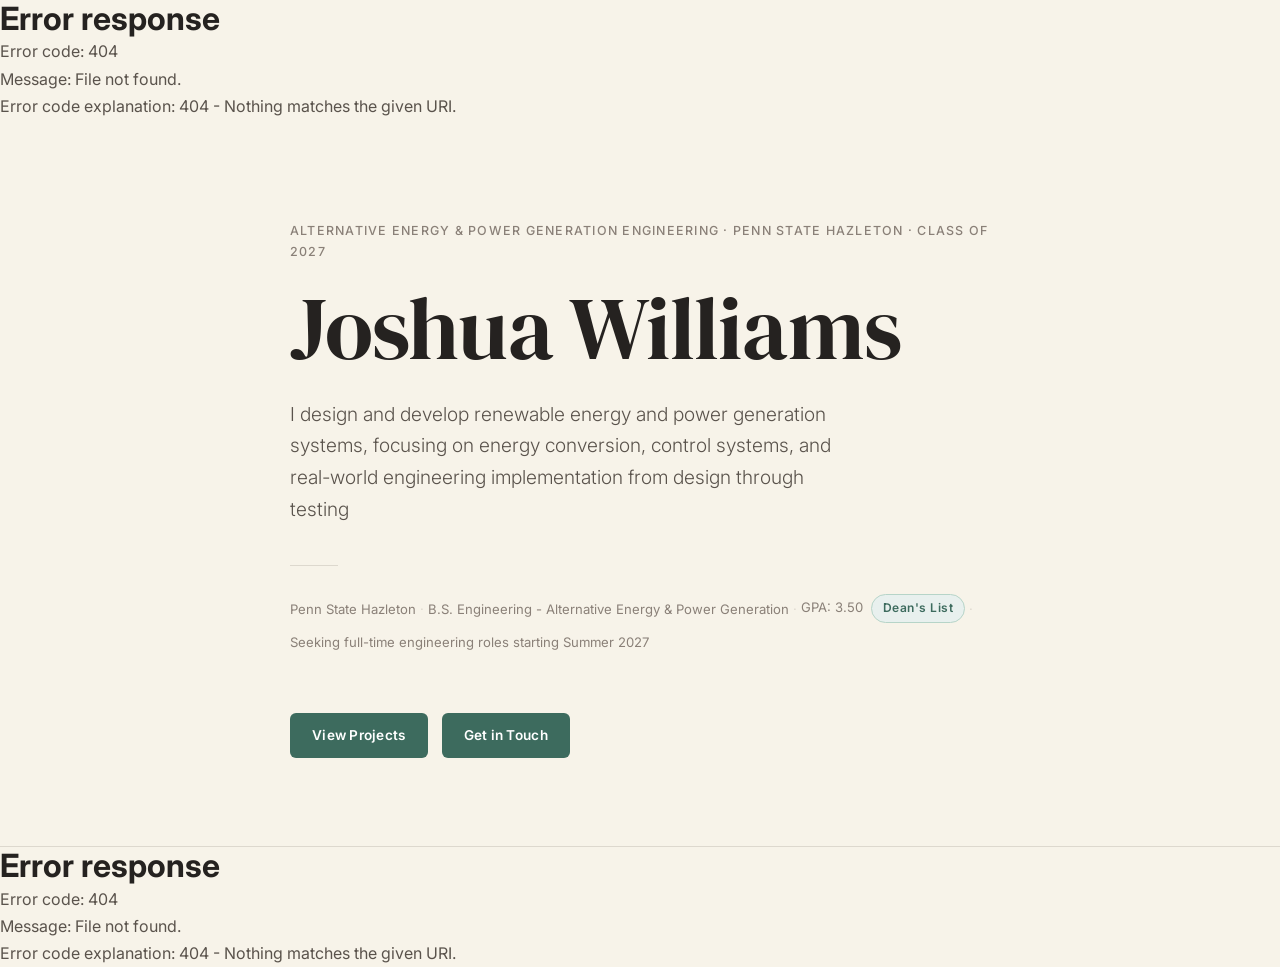
==== commit 620a0e80: "Add files via upload" ====
--- a/index.html
+++ b/index.html
@@ -34,7 +34,7 @@
       </div>
       <div class="home-links">
         <a href="projects.html" class="poster-btn">View Projects</a>
-        <a href="contact.html" class="poster-btn poster-btn-outline">Get in Touch</a>
+        <a href="contact.html" class="poster-btn">Get in Touch</a>
       </div>
     </div>
   </section>
--- a/style.css
+++ b/style.css
@@ -46,11 +46,8 @@
 
 /* ─── TYPOGRAPHY ────────────────────────────────────────────────────────────── */
 h1, h2, h3 { line-height: 1.2; }
-
 p { color: var(--text-mid); }
-
 a { color: inherit; text-decoration: none; }
-
 ul { list-style: none; }
 
 /* ─── NAV ───────────────────────────────────────────────────────────────────── */
@@ -91,7 +88,8 @@
   transition: color 0.2s;
 }
 
-.nav-links a:hover { color: var(--text); }
+.nav-links a:hover,
+.nav-links a.active { color: var(--text); }
 
 .nav-resume {
   border: 1px solid var(--border);
@@ -118,7 +116,6 @@
 
 @media (max-width: 720px) {
   .nav-toggle { display: block; }
-
   .nav-links {
     display: none;
     flex-direction: column;
@@ -131,18 +128,14 @@
     border-bottom: 1px solid var(--border);
     padding: 12px 20px 20px;
   }
-
   .nav-links.open { display: flex; }
-
   .nav-links li { width: 100%; }
-
   .nav-links a {
     display: block;
     padding: 10px 0;
     border-bottom: 1px solid var(--border);
     font-size: 0.9rem;
   }
-
   .nav-resume {
     border: none;
     padding: 10px 0;
@@ -152,9 +145,7 @@
 }
 
 /* ─── SECTION SHARED ────────────────────────────────────────────────────────── */
-.section {
-  padding-block: var(--section-gap);
-}
+.section { padding-block: var(--section-gap); }
 
 .section-label {
   font-size: 0.72rem;
@@ -181,7 +172,9 @@
   line-height: 1.7;
 }
 
-/* ─── HERO ──────────────────────────────────────────────────────────────────── */
+.page-header { padding-bottom: 56px; }
+
+/* ─── HERO (home page) ──────────────────────────────────────────────────────── */
 .hero {
   padding-block: 100px 88px;
   border-bottom: 1px solid var(--border);
@@ -217,12 +210,6 @@
   font-weight: 300;
 }
 
-.br-desk { display: inline; }
-
-@media (max-width: 600px) {
-  .br-desk { display: none; }
-}
-
 .hero-divider {
   width: 48px;
   height: 1px;
@@ -241,7 +228,28 @@
 
 .dot { color: var(--border); }
 
-/* ─── FEATURED ──────────────────────────────────────────────────────────────── */
+.hero-gpa {
+  display: inline-block;
+  font-size: 0.75rem;
+  font-weight: 600;
+  color: var(--accent);
+  background: var(--accent-lt);
+  border: 1px solid #b6d4c8;
+  border-radius: 100px;
+  padding: 3px 11px;
+  letter-spacing: 0.04em;
+  margin-left: 4px;
+  vertical-align: middle;
+}
+
+.home-links {
+  display: flex;
+  gap: 14px;
+  flex-wrap: wrap;
+  margin-top: 36px;
+}
+
+/* ─── FEATURED PROJECT DETAIL PAGES ─────────────────────────────────────────── */
 .featured {
   background: var(--bg-alt);
   border-top: 1px solid var(--border);
@@ -255,13 +263,9 @@
 }
 
 @media (max-width: 940px) {
-  .featured-grid {
-    grid-template-columns: 1fr;
-    gap: 64px;
-  }
-}
-
-/* Case blocks */
+  .featured-grid { grid-template-columns: 1fr; gap: 64px; }
+}
+
 .case-block {
   margin-bottom: 40px;
   padding-bottom: 40px;
@@ -291,30 +295,13 @@
 
 .case-block p:last-child { margin-bottom: 0; }
 
-.case-list {
-  margin-top: 10px;
-  display: flex;
-  flex-direction: column;
-  gap: 8px;
-}
-
-.case-list li {
-  font-size: 0.92rem;
-  color: var(--text-mid);
-  padding-left: 18px;
-  position: relative;
-  line-height: 1.6;
-}
-
-.case-list li::before {
-  content: '-';
-  position: absolute;
-  left: 0;
-  color: var(--accent);
-  font-size: 0.8rem;
-}
-
-/* Tool chips */
+.lead-text {
+  font-size: 1rem;
+  color: var(--text-mid);
+  line-height: 1.7;
+  margin-bottom: 32px;
+}
+
 .tool-chips {
   display: flex;
   flex-wrap: wrap;
@@ -333,44 +320,27 @@
   letter-spacing: 0.02em;
 }
 
-/* Visual cards */
 .featured-visuals {
   display: flex;
   flex-direction: column;
   gap: 20px;
 }
 
-@media (max-width: 940px) {
-  .featured-visuals { position: static; }
-}
-
-.img-placeholder {
+.img-container {
+  width: 100%;
+  height: 520px;
+  overflow: hidden;
+  border-radius: var(--radius);
+  border: 1px solid var(--border);
   background: var(--bg-card);
-  border: 1px solid var(--border);
-  border-radius: var(--radius);
-  aspect-ratio: 4/3;
-  display: flex;
-  align-items: center;
-  justify-content: center;
   margin-bottom: 10px;
 }
 
-.img-placeholder-inner {
-  display: flex;
-  flex-direction: column;
-  align-items: center;
-  gap: 10px;
-  text-align: center;
-  padding: 16px;
-}
-
-.img-label {
-  font-size: 0.72rem;
-  color: var(--text-soft);
-  font-weight: 500;
-  letter-spacing: 0.02em;
-  max-width: 180px;
-  line-height: 1.4;
+.img-container img {
+  width: 100%;
+  height: 100%;
+  object-fit: cover;
+  display: block;
 }
 
 .visual-caption {
@@ -380,76 +350,263 @@
   font-style: italic;
 }
 
-/* ─── SYSTEM BREAKDOWN ──────────────────────────────────────────────────────── */
-.breakdown {
-  border-top: 1px solid var(--border);
-}
-
-.card-grid {
-  display: grid;
-  grid-template-columns: repeat(3, 1fr);
-  gap: 20px;
-}
-
-@media (max-width: 900px) {
-  .card-grid { grid-template-columns: repeat(2, 1fr); }
-}
-
-@media (max-width: 560px) {
-  .card-grid { grid-template-columns: 1fr; }
-}
-
-.card {
-  background: var(--bg-alt);
-  border: 1px solid var(--border);
-  border-radius: var(--radius);
-  padding: 28px 24px 32px;
-  transition: box-shadow 0.2s, transform 0.2s;
-}
-
-.card:hover {
-  box-shadow: 0 4px 20px rgba(0,0,0,0.06);
-  transform: translateY(-2px);
-}
-
-.card-num {
-  font-size: 0.72rem;
+.award-banner {
+  display: flex;
+  align-items: flex-start;
+  gap: 16px;
+  background: var(--accent-lt);
+  border: 1px solid #b6d4c8;
+  border-left: 4px solid var(--accent);
+  border-radius: var(--radius);
+  padding: 18px 22px;
+  margin-bottom: 48px;
+}
+
+.award-icon {
+  flex-shrink: 0;
+  width: 36px;
+  height: 36px;
+  background: var(--accent);
+  border-radius: 50%;
+  display: flex;
+  align-items: center;
+  justify-content: center;
+}
+
+.award-label {
+  font-size: 0.68rem;
   font-weight: 700;
   letter-spacing: 0.12em;
+  text-transform: uppercase;
   color: var(--accent);
-  margin-bottom: 12px;
-}
-
-.card-title {
+  margin-bottom: 4px;
+}
+
+.award-title {
+  font-size: 0.97rem;
+  font-weight: 600;
+  color: var(--text);
+  margin-bottom: 3px;
+  line-height: 1.35;
+}
+
+.award-meta {
+  font-size: 0.8rem;
+  color: var(--text-mid);
+  line-height: 1.5;
+}
+
+.poster-btn {
+  display: inline-block;
+  margin-top: 24px;
+  padding: 11px 22px;
+  background: var(--accent);
+  color: #fff;
+  font-size: 0.85rem;
+  font-weight: 600;
+  border-radius: var(--radius);
+  letter-spacing: 0.02em;
+  transition: opacity 0.2s;
+}
+
+.poster-btn:hover { opacity: 0.82; }
+
+/* Bike generator project */
+.project2-section {
+  border-top: 1px solid var(--border);
+  padding-block: 112px;
+}
+
+.project2-grid {
+  display: grid;
+  grid-template-columns: 1fr 380px;
+  gap: 64px;
+  align-items: start;
+}
+
+@media (max-width: 940px) {
+  .project2-grid { grid-template-columns: 1fr; gap: 40px; }
+}
+
+.bike-images {
+  display: flex;
+  flex-direction: column;
+  gap: 16px;
+  align-self: start;
+}
+
+.bike-img-square {
+  width: 100%;
+  aspect-ratio: 1/1;
+  overflow: hidden;
+  border-radius: var(--radius);
+  border: 1px solid var(--border);
+}
+
+.bike-img-rect {
+  width: 100%;
+  aspect-ratio: 4/3;
+  overflow: hidden;
+  border-radius: var(--radius);
+  border: 1px solid var(--border);
+}
+
+.bike-img-square img,
+.bike-img-rect img {
+  width: 100%;
+  height: 100%;
+  object-fit: cover;
+  display: block;
+}
+
+/* ─── PROJECTS GRID (card overview, 4-across) ───────────────────────────────── */
+.projects-grid {
+  display: grid;
+  grid-template-columns: repeat(4, 1fr);
+  gap: 20px;
+}
+
+@media (max-width: 1024px) {
+  .projects-grid { grid-template-columns: repeat(2, 1fr); }
+}
+
+@media (max-width: 560px) {
+  .projects-grid { grid-template-columns: 1fr; }
+}
+
+.project-card {
+  display: block;
+  border: 1px solid var(--border);
+  border-radius: var(--radius);
+  overflow: hidden;
+  background: var(--bg-alt);
+  transition: box-shadow 0.2s, transform 0.2s;
+}
+
+.project-card:hover {
+  box-shadow: 0 4px 20px rgba(0,0,0,0.07);
+  transform: translateY(-2px);
+}
+
+.project-card-img {
+  width: 100%;
+  aspect-ratio: 4/3;
+  overflow: hidden;
+  border-bottom: 1px solid var(--border);
+  background: var(--bg-card);
+  display: flex;
+  align-items: center;
+  justify-content: center;
+}
+
+.project-card-img img {
+  width: 100%;
+  height: 100%;
+  object-fit: cover;
+  display: block;
+}
+
+.project-card-img svg { opacity: 0.4; }
+
+.project-info { padding: 20px; }
+
+.project-tag {
+  font-size: 0.66rem;
+  font-weight: 600;
+  letter-spacing: 0.08em;
+  text-transform: uppercase;
+  color: var(--accent);
+  margin-bottom: 8px;
+}
+
+.project-info h3 {
+  font-size: 0.98rem;
+  font-weight: 600;
+  color: var(--text);
+  margin-bottom: 8px;
+  line-height: 1.3;
+}
+
+.project-info p {
+  font-size: 0.8rem;
+  color: var(--text-mid);
+  line-height: 1.6;
+  margin-bottom: 14px;
+}
+
+.project-link {
+  font-size: 0.78rem;
+  font-weight: 600;
+  color: var(--accent);
+  letter-spacing: 0.02em;
+  transition: opacity 0.2s;
+}
+
+.project-link:hover { opacity: 0.65; }
+
+/* ─── CLASS PROJECTS ────────────────────────────────────────────────────────── */
+.class-projects-section {
+  padding-block: 112px;
+  background: var(--bg-alt);
+}
+
+.class-card-grid {
+  display: grid;
+  grid-template-columns: repeat(2, 1fr);
+  gap: 24px;
+}
+
+@media (max-width: 640px) {
+  .class-card-grid { grid-template-columns: 1fr; }
+}
+
+.class-card {
+  border: 1px solid var(--border);
+  border-radius: var(--radius);
+  overflow: hidden;
+  background: var(--bg-card);
+  transition: box-shadow 0.2s, transform 0.2s;
+}
+
+.class-card:hover {
+  box-shadow: 0 4px 20px rgba(0,0,0,0.07);
+  transform: translateY(-2px);
+}
+
+.class-card-img {
+  width: 100%;
+  aspect-ratio: 16/9;
+  background: var(--bg);
+  border-bottom: 1px solid var(--border);
+  display: flex;
+  align-items: center;
+  justify-content: center;
+}
+
+.class-card-img svg { opacity: 0.35; }
+.class-card-body { padding: 24px; }
+
+.class-card-tag {
+  font-size: 0.7rem;
+  font-weight: 600;
+  letter-spacing: 0.1em;
+  text-transform: uppercase;
+  color: var(--accent);
+  margin-bottom: 8px;
+}
+
+.class-card-body h3 {
   font-size: 1rem;
   font-weight: 600;
   color: var(--text);
-  margin-bottom: 16px;
+  margin-bottom: 10px;
   line-height: 1.3;
 }
 
-.card ul {
-  list-style: none;
-  display: flex;
-  flex-direction: column;
-  gap: 9px;
-}
-
-.card ul li {
+.class-card-body p {
   font-size: 0.85rem;
   color: var(--text-mid);
-  padding-left: 16px;
-  position: relative;
-  line-height: 1.55;
-}
-
-.card ul li::before {
-  content: '·';
-  position: absolute;
-  left: 4px;
-  color: var(--accent);
-  font-size: 1.1rem;
-  line-height: 1.35;
+  line-height: 1.65;
 }
 
 /* ─── RESULTS ───────────────────────────────────────────────────────────────── */
@@ -506,10 +663,7 @@
 }
 
 @media (max-width: 700px) {
-  .results-body {
-    grid-template-columns: 1fr;
-    gap: 32px;
-  }
+  .results-body { grid-template-columns: 1fr; gap: 32px; }
 }
 
 .results-col h3 {
@@ -529,77 +683,6 @@
 
 .results-col p:last-child { margin-bottom: 0; }
 
-/* ─── OTHER PROJECTS ────────────────────────────────────────────────────────── */
-.other-projects { border-top: 1px solid var(--border); }
-
-.projects-grid {
-  display: grid;
-  grid-template-columns: repeat(2, 1fr);
-  gap: 24px;
-}
-
-@media (max-width: 640px) {
-  .projects-grid { grid-template-columns: 1fr; }
-}
-
-.project-card {
-  border: 1px solid var(--border);
-  border-radius: var(--radius);
-  overflow: hidden;
-  background: var(--bg-alt);
-  transition: box-shadow 0.2s, transform 0.2s;
-}
-
-.project-card:hover {
-  box-shadow: 0 4px 20px rgba(0,0,0,0.07);
-  transform: translateY(-2px);
-}
-
-.placeholder-card { opacity: 0.6; }
-
-.project-img-placeholder {
-  width: 100%;
-  aspect-ratio: 16/9;
-  background: var(--bg-card);
-  border-bottom: 1px solid var(--border);
-}
-
-.project-info { padding: 24px; }
-
-.project-tag {
-  font-size: 0.7rem;
-  font-weight: 600;
-  letter-spacing: 0.1em;
-  text-transform: uppercase;
-  color: var(--accent);
-  margin-bottom: 8px;
-}
-
-.project-info h3 {
-  font-size: 1rem;
-  font-weight: 600;
-  color: var(--text);
-  margin-bottom: 10px;
-  line-height: 1.3;
-}
-
-.project-info p {
-  font-size: 0.85rem;
-  color: var(--text-mid);
-  line-height: 1.65;
-  margin-bottom: 16px;
-}
-
-.project-link {
-  font-size: 0.8rem;
-  font-weight: 600;
-  color: var(--accent);
-  letter-spacing: 0.02em;
-  transition: opacity 0.2s;
-}
-
-.project-link:hover { opacity: 0.65; }
-
 /* ─── CONTACT ───────────────────────────────────────────────────────────────── */
 .contact {
   background: var(--bg-alt);
@@ -667,39 +750,3 @@
   font-size: 0.78rem;
   color: var(--text-soft);
 }
-/* ─── IMAGE FIX FOR VISUAL CARDS ───────────────────────────────────────────── */
-.img-container {
-  width: 100%;
-  height: 520px;   /* adjust this number to your liking */
-  overflow: hidden;
-  border-radius: var(--radius);
-  border: 1px solid var(--border);
-  background: var(--bg-card);
-  margin-bottom: 10px;
-}
-
-.img-container img {
-  width: 100%;
-  height: 100%;
-  object-fit: cover;
-  display: block;
-}
-
-
-}
-.img-container {
-  width: 100%;
-  height: 520px;
-  overflow: hidden;
-  border-radius: var(--radius);
-  border: 1px solid var(--border);
-  background: var(--bg-card);
-  margin-bottom: 10px;
-}
-
-.img-container img {
-  width: 100%;
-  height: 100%;
-  object-fit: cover;
-  display: block;
-}
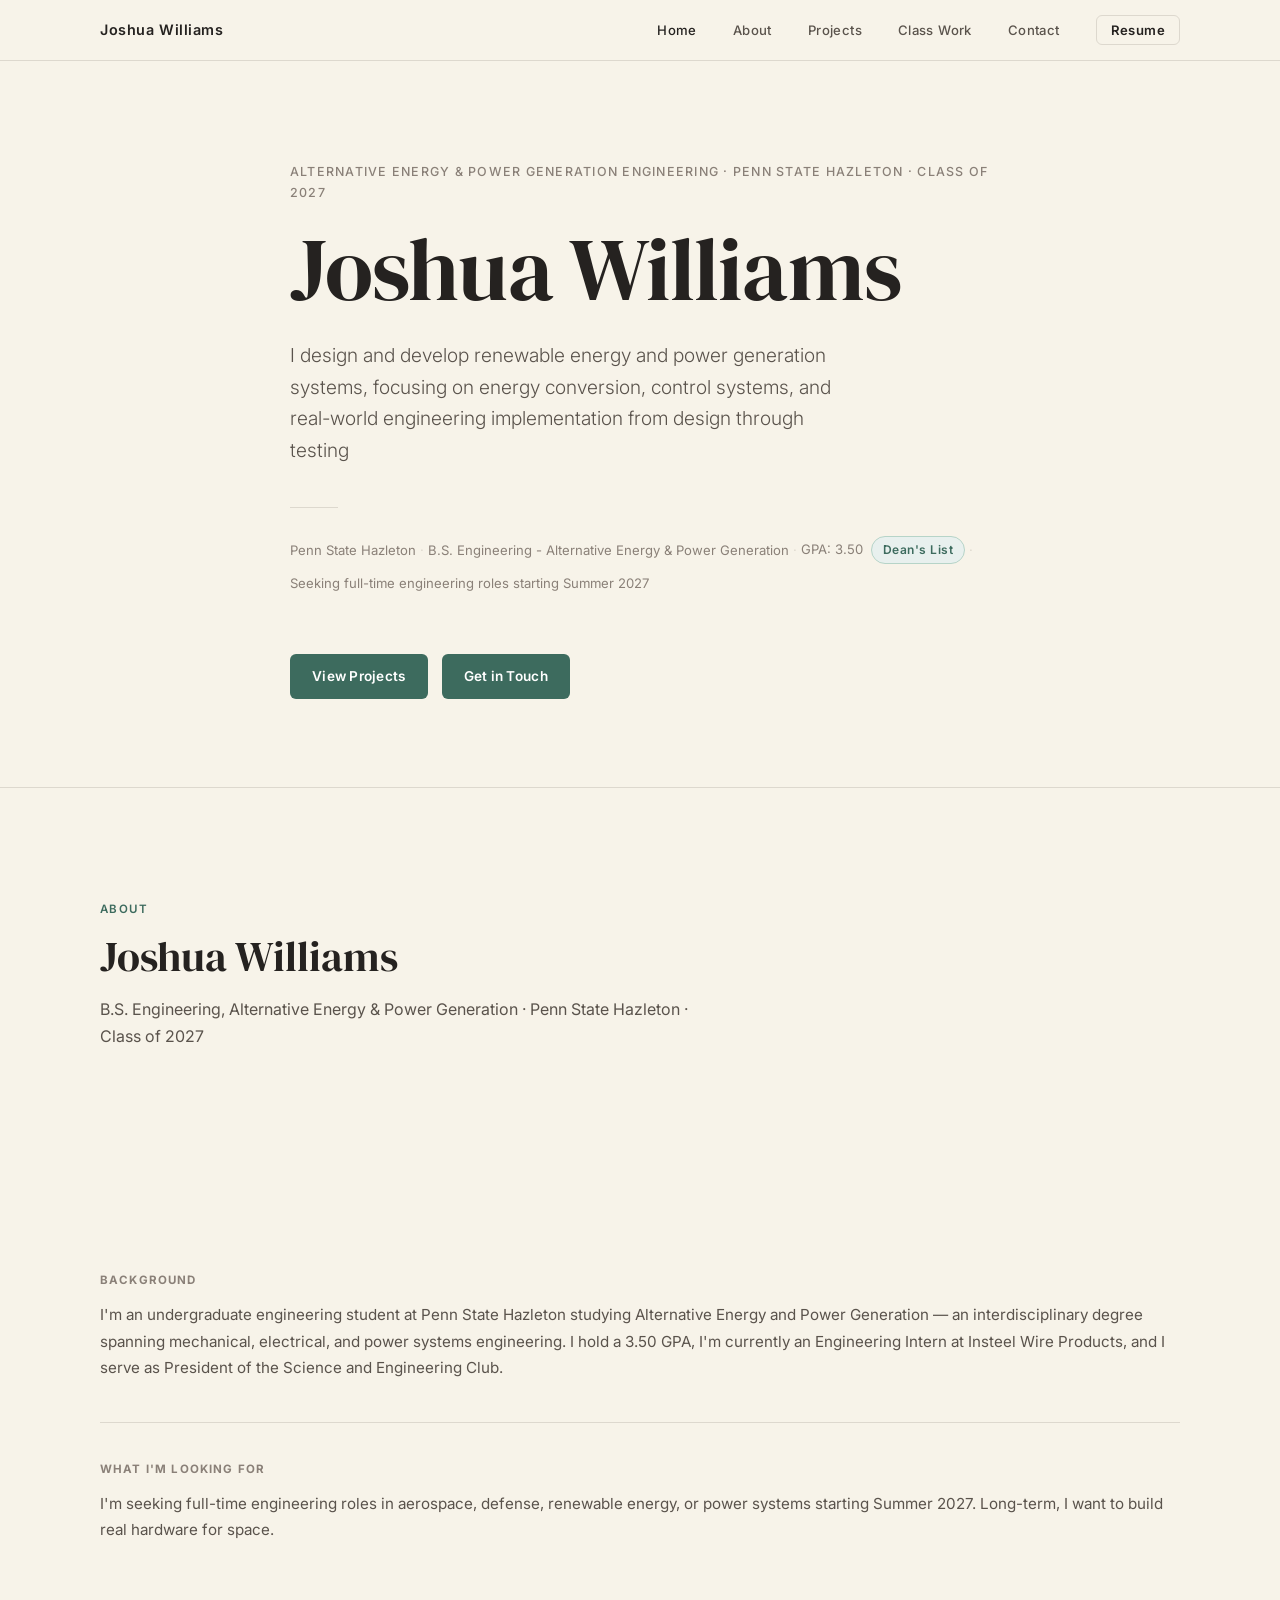
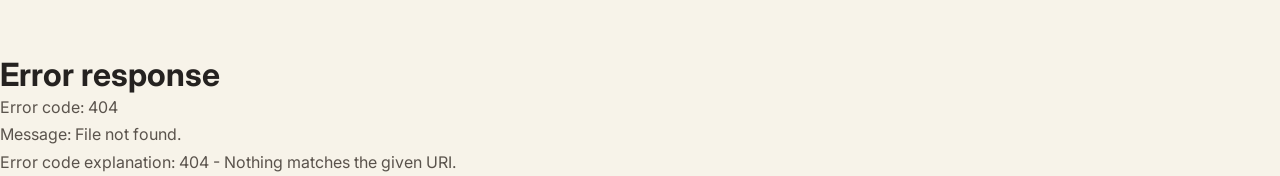
==== commit 5c199c9f: "Add navigation and about sections to index.html" ====
--- a/index.html
+++ b/index.html
@@ -11,8 +11,23 @@
 </head>
 <body data-page="index">
 
-  <div id="nav"></div>
+  <!-- ===== NAV (from nav.html) ===== -->
+  <nav class="nav">
+    <div class="nav-inner container">
+      <a href="index.html" class="nav-logo">Joshua Williams</a>
+      <ul class="nav-links">
+        <li><a href="index.html" data-page="index">Home</a></li>
+        <li><a href="about.html" data-page="about">About</a></li>
+        <li><a href="projects.html" data-page="projects">Projects</a></li>
+        <li><a href="classwork.html" data-page="classwork">Class Work</a></li>
+        <li><a href="contact.html" data-page="contact">Contact</a></li>
+        <li><a href="Joshua_Williams_Resume.pdf" class="nav-resume" target="_blank" download>Resume</a></li>
+      </ul>
+      <button class="nav-toggle" aria-label="Toggle menu">&#9776;</button>
+    </div>
+  </nav>
 
+  <!-- ===== INDEX (home) CONTENT ===== -->
   <section class="hero">
     <div class="container hero-inner">
       <div class="hero-eyebrow">
@@ -39,6 +54,41 @@
     </div>
   </section>
 
+  <!-- ===== ABOUT CONTENT ===== -->
+  <section class="section page-header">
+    <div class="container">
+      <div class="section-label">About</div>
+      <h2 class="section-title">Joshua Williams</h2>
+      <p class="section-subtitle">
+        B.S. Engineering, Alternative Energy &amp; Power Generation · Penn State Hazleton · Class of 2027
+      </p>
+    </div>
+  </section>
+
+  <section class="section">
+    <div class="container">
+      <div class="case-block">
+        <h3 class="case-heading">Background</h3>
+        <p>
+          I'm an undergraduate engineering student at Penn State Hazleton studying
+          Alternative Energy and Power Generation — an interdisciplinary degree
+          spanning mechanical, electrical, and power systems engineering. I hold a
+          3.50 GPA, I'm currently an Engineering Intern at Insteel Wire Products, and
+          I serve as President of the Science and Engineering Club.
+        </p>
+      </div>
+
+      <div class="case-block">
+        <h3 class="case-heading">What I'm Looking For</h3>
+        <p>
+          I'm seeking full-time engineering roles in aerospace, defense, renewable
+          energy, or power systems starting Summer 2027. Long-term, I want to build
+          real hardware for space.
+        </p>
+      </div>
+    </div>
+  </section>
+
   <div id="footer"></div>
   <script src="include.js"></script>
 </body>
